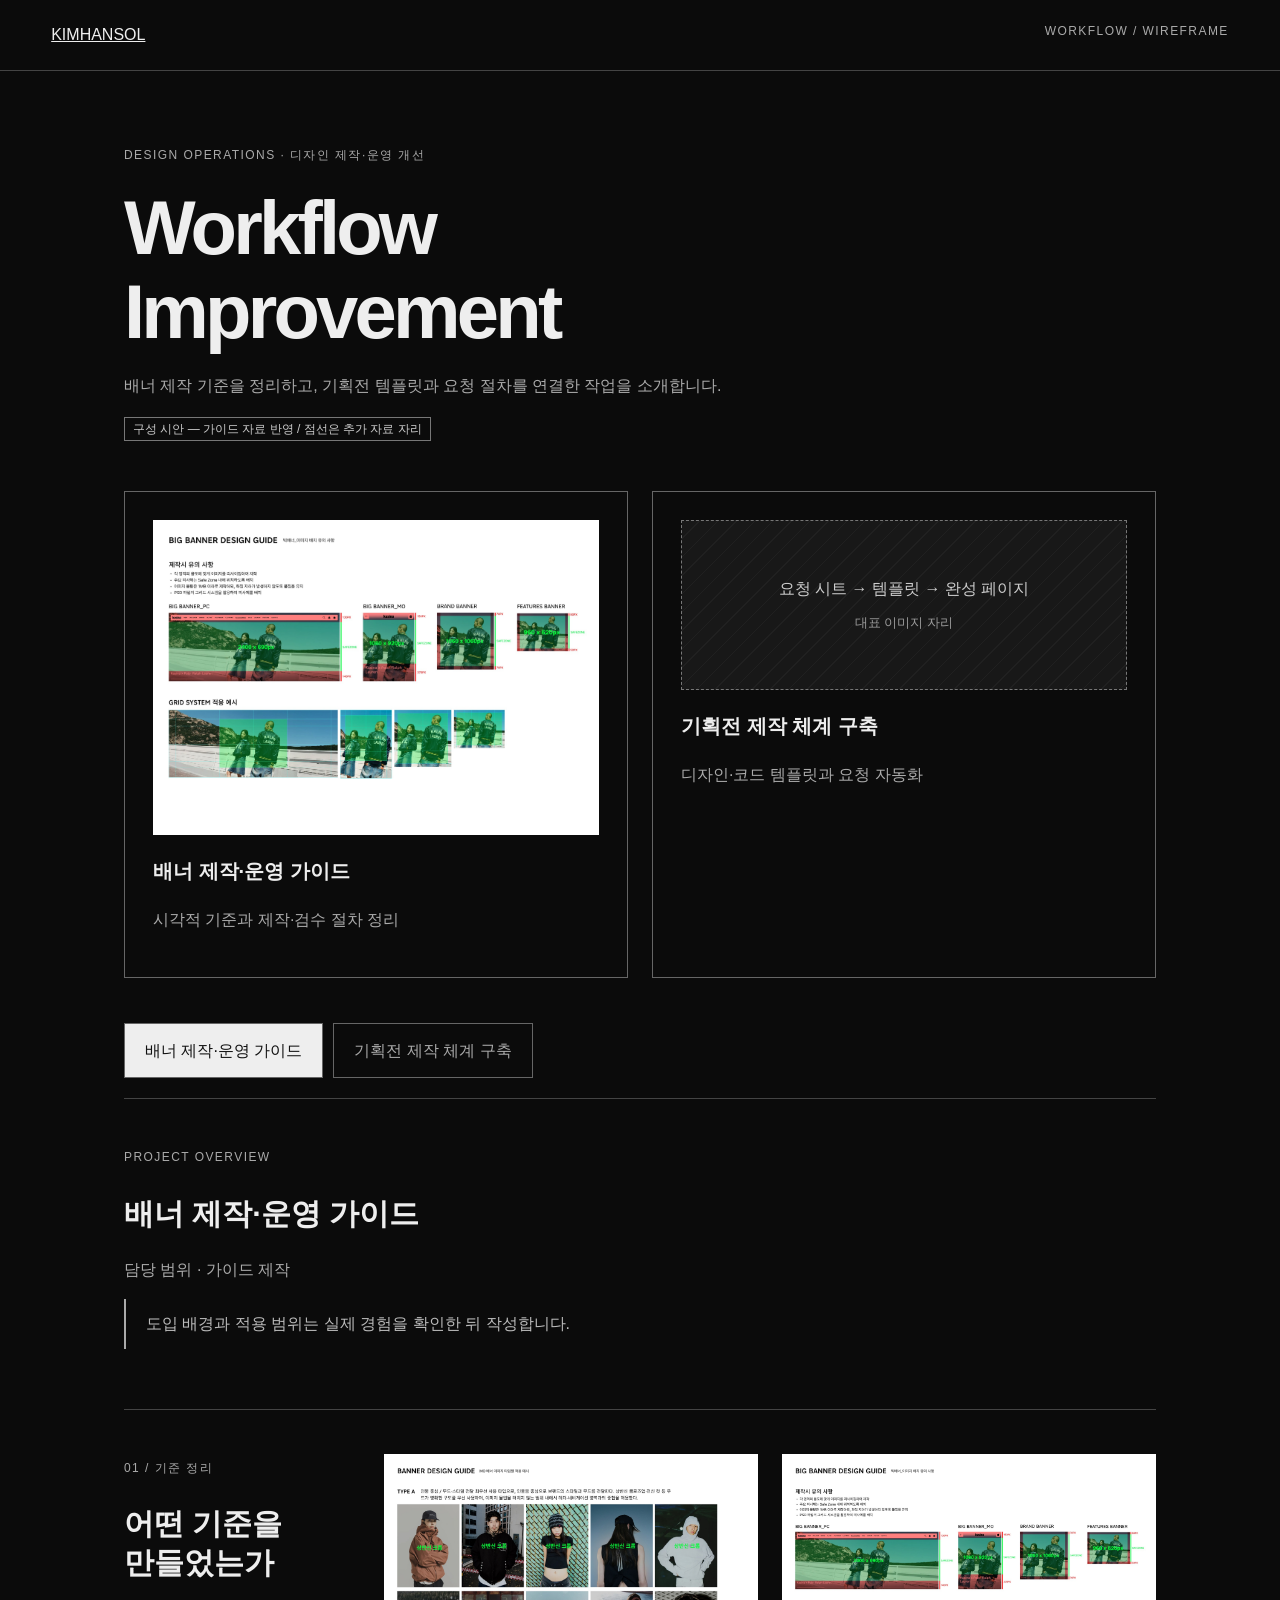
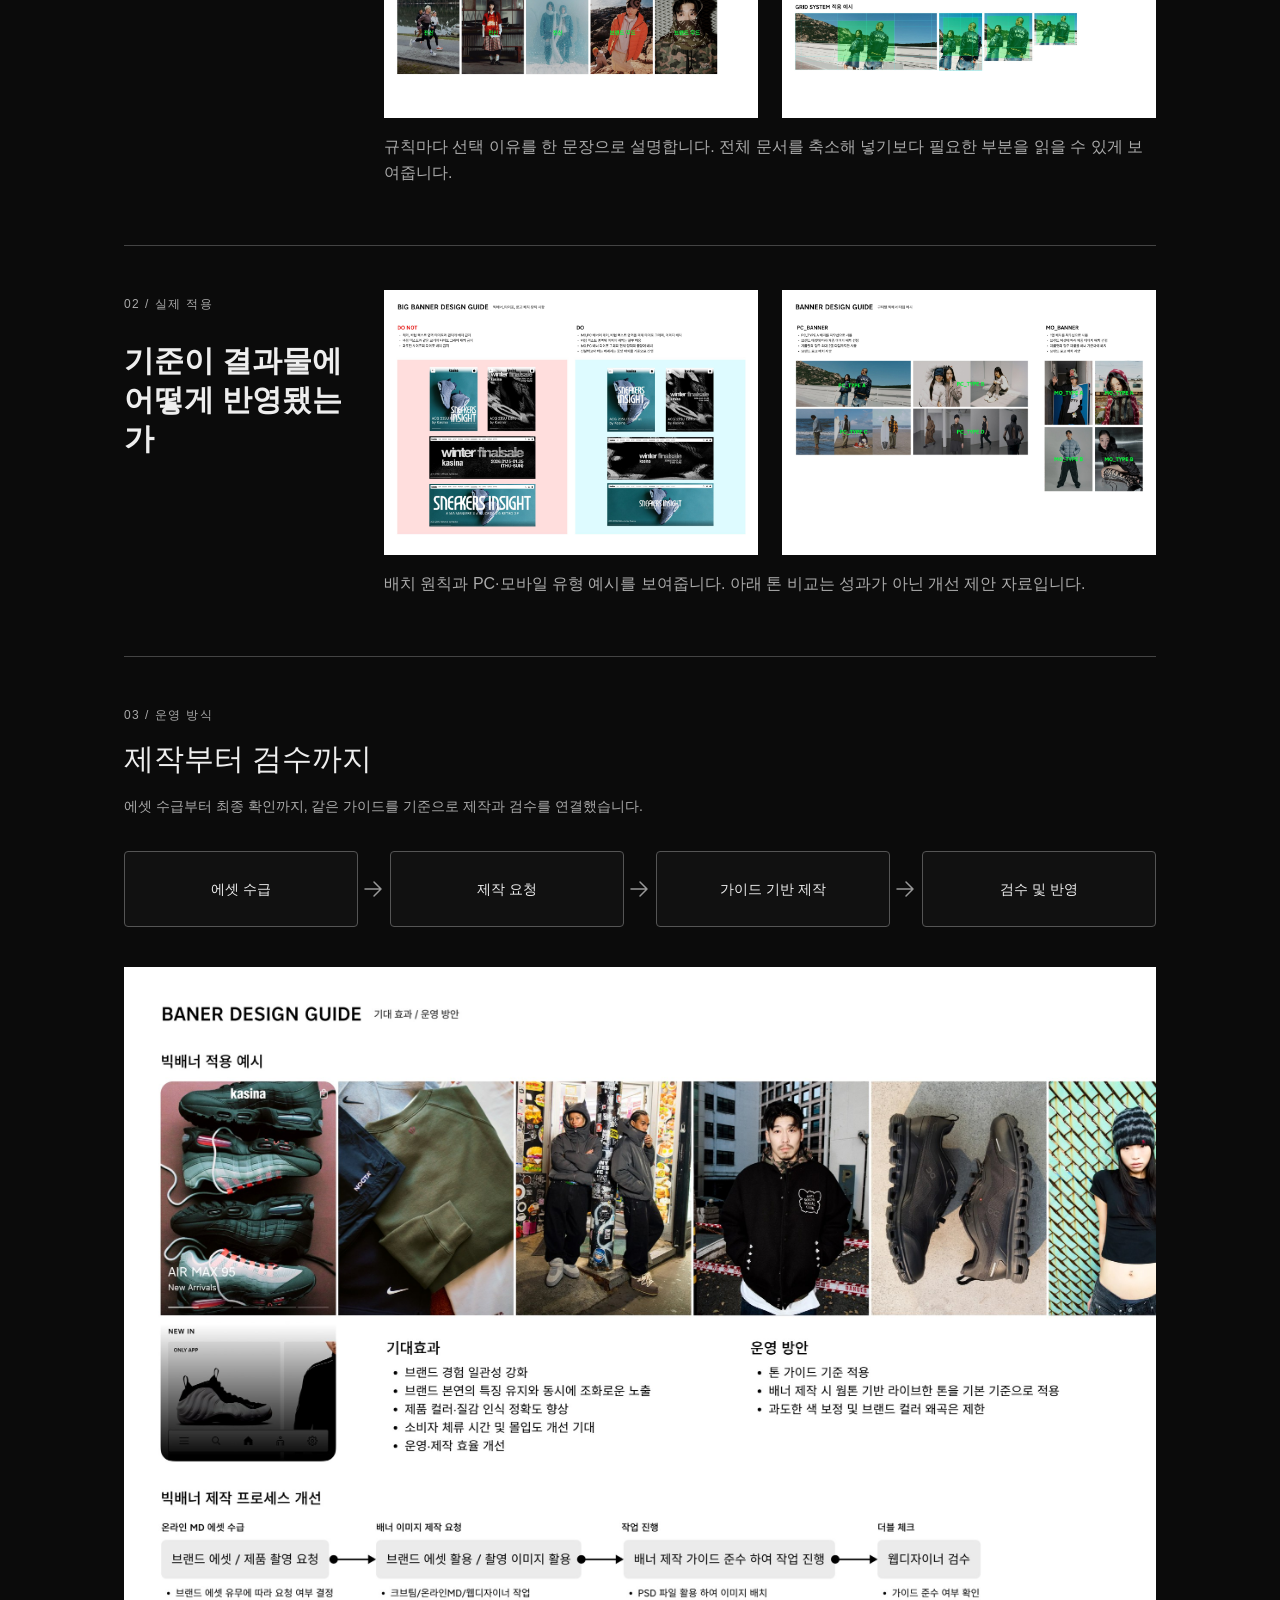
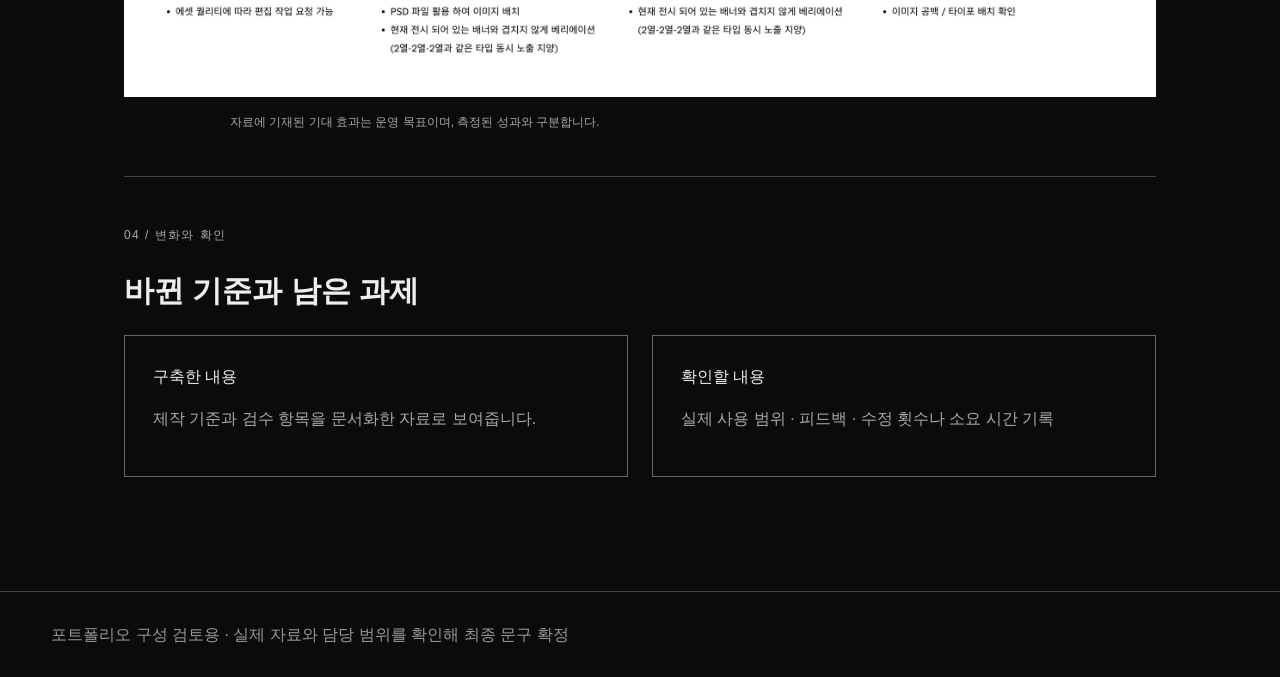
==== wireframes/workflow.html @ d1331bf3 "Publish refined portfolio and workflow case studies" ====
<!doctype html><html lang="ko"><meta charset="utf-8"><meta name="viewport" content="width=device-width,initial-scale=1"><title>Workflow Improvement — 구성 시안</title><style>
*{box-sizing:border-box}body{margin:0;background:#0b0b0b;color:#eee;font-family:Arial,'Apple SD Gothic Neo',sans-serif;line-height:1.6}a{color:inherit}header{padding:22px 4%;border-bottom:1px solid #444;display:flex;justify-content:space-between}main{max-width:1080px;margin:auto;padding:70px 4%}h1{font-size:clamp(38px,6vw,76px);line-height:1.1;letter-spacing:-.05em;margin:20px 0}h2{font-size:30px;line-height:1.3}h3{font-size:20px}p{color:#aaa;max-width:760px}.label{font-size:12px;letter-spacing:.12em;color:#aaa}.grid{display:grid;grid-template-columns:1fr 1fr;gap:24px}.card{border:1px solid #666;padding:28px;text-decoration:none;display:block}.evidence{display:block;width:100%;height:auto;background:#fff}.evidence-link{display:block}.caption{font-size:13px;color:#aaa;margin:8px 0 20px}.placeholder{border:1px dashed #777;background:repeating-linear-gradient(135deg,#181818,#181818 12px,#202020 12px,#202020 13px);padding:40px 24px;min-height:170px;display:flex;flex-direction:column;align-items:center;justify-content:center;text-align:center;color:#ccc}.placeholder small{color:#999;margin-top:10px}nav{display:flex;gap:10px;margin:45px 0 20px}button{background:transparent;color:#aaa;border:1px solid #666;padding:14px 20px;cursor:pointer;font:inherit}button[aria-selected=true]{background:#eee;color:#111}section{padding:44px 0;border-top:1px solid #444}.step{display:grid;grid-template-columns:220px 1fr;gap:40px}.flow{display:grid;grid-template-columns:repeat(4,1fr);gap:12px}.flow div{border:1px solid #666;padding:24px 16px;position:relative}.flow div:not(:last-child):after{content:'→';position:absolute;right:-13px;top:40%;background:#0b0b0b;z-index:1}.note{border-left:2px solid #aaa;padding:12px 20px;color:#bbb}.tag{font-size:12px;border:1px solid #777;padding:4px 8px;color:#ccc}.intro{margin-bottom:50px}.hidden{display:none}footer{padding:30px 4%;color:#999;border-top:1px solid #444}@media(max-width:700px){main{padding-top:40px}.grid,.step,.flow{grid-template-columns:1fr}.step{gap:12px}.flow div:not(:last-child):after{content:'↓';top:auto;bottom:-17px;left:50%;right:auto}.card{padding:20px}nav{flex-direction:column}h2{font-size:25px}}
.type-layout{display:grid;grid-template-columns:300px 1fr;gap:32px}.type-buttons{display:grid;gap:8px}.type-buttons button{text-align:left;padding:12px;font-size:14px}.type-buttons button.active{background:#eee;color:#111}.type-detail{border:1px solid #555;padding:28px}.page-mock{background:#eee;color:#222;padding:18px;margin:26px 0;display:grid;gap:10px}.mock-box{border:1px solid #999;background:#ddd;text-align:center;padding:18px;font-size:12px}.mock-hero{min-height:140px;display:grid;place-items:center}.mock-cols{display:grid;grid-template-columns:1fr 1fr;gap:10px}.mock-copy{padding:15px;text-align:center;border-bottom:1px solid #aaa;font-size:12px}.mock-cta{background:#333;color:white;padding:10px;text-align:center;font-size:12px}.mock-nav{border:1px solid #999;padding:8px;text-align:center;font-size:11px}.page-mock.vertical .mock-hero{width:45%;min-height:240px;margin:auto}@media(max-width:700px){.type-layout{grid-template-columns:1fr}.type-buttons{grid-template-columns:1fr 1fr}.type-detail{padding:18px}}.mock-products{display:grid;grid-template-columns:repeat(4,minmax(0,1fr));gap:8px}.mock-product{min-width:0;font-size:10px}.mock-product>div{aspect-ratio:1;background:#ccc;border:1px solid #aaa;display:grid;place-items:center;font-size:9px}.mock-product small{display:block;padding:6px 0;font-size:9px;color:#555}.mock-hero{min-height:0;padding:0;width:100%}.mock-hero.launch-ratio{aspect-ratio:4/3}.mock-hero.promo-ratio{aspect-ratio:2400/960}.wire-coupon{display:flex;align-items:center;justify-content:space-between;background:#333;color:#fff;border:1px solid #333;border-radius:4px;padding:16px 0 16px 16px;text-align:left}.wire-coupon strong{display:block;font-size:15px;line-height:1.4}.wire-coupon span{display:block;font-size:11px;margin-top:4px}.wire-coupon small{display:block;font-size:10px;color:rgba(255,255,255,.35);margin-top:4px}.coupon-download{border-left:1px dashed #777;padding:8px 22px;display:grid;place-items:center}.mock-benefits{display:grid;grid-template-columns:1fr 1fr;gap:12px}.benefit-card{background:#e0e0e0;border:1px solid #bbb;padding:12px;display:flex;flex-direction:column;justify-content:space-between}.benefit-card .wire-coupon{margin-top:18px}.gift-wire,.reward-wire{display:flex;flex-direction:column;align-items:center;text-align:center;gap:8px;padding:18px 8px;font-size:12px}.gift-image{width:90px;aspect-ratio:1;background:#ccc;border:1px dashed #999;display:grid;place-items:center;font-size:10px}.reward-wire strong{font-size:20px}.reward-wire b{border-top:1px solid #aaa;width:100%;padding-top:12px;margin-top:15px;font-size:11px}.reward-wire small,.gift-wire small{color:#666}.benefit-card .coupon-download{padding:8px 12px}@media(max-width:700px){.mock-benefits{grid-template-columns:1fr}}main{width:100%;max-width:1080px;padding-left:24px;padding-right:24px}.type-layout{grid-template-columns:240px minmax(0,1fr);gap:20px}.type-detail{padding:20px}.wire-coupon{background:#dedede;color:#333;border:1px solid #999;border-radius:4px}.wire-coupon strong{font-size:12px;font-weight:400}.wire-coupon span,.wire-coupon small{color:#666}.coupon-download{border-color:#999}.wire-coupon svg{width:16px;height:16px}.reward-wire strong{font-size:13px;font-weight:400}.gift-image{background:#ddd}.mock-cta{background:#ddd;border:1px solid #999;color:#333}.benefit-card{background:#e6e6e6}.page-mock{gap:8px}@media(max-width:700px){.type-layout{grid-template-columns:1fr}main{padding-left:18px;padding-right:18px}}
/* Separate the process summary from the original guide document. */
.guide-operation h2{font-size:30px;font-weight:400;margin:12px 0 16px}
.operation-intro{font-size:14px;line-height:1.8;margin:0 0 32px}
.operation-flow{display:grid;grid-template-columns:repeat(4,minmax(0,1fr));gap:32px;padding:0;margin:0 0 48px;list-style:none}
.operation-flow li{position:relative;display:flex;align-items:center;justify-content:center;min-height:76px;padding:16px 12px;border:1px solid #555;border-radius:4px;background:#111;text-align:center;font-size:14px;font-weight:400}
.operation-flow li:first-child,.operation-flow li:last-child{border-radius:4px}
.operation-flow li>svg{position:absolute;left:calc(100% + 4px);top:50%;transform:translateY(-50%);color:#999}
.guide-document{max-width:820px;margin:0 auto;padding:20px;border:1px solid #444;border-radius:4px;background:#111}
.guide-document figcaption{display:flex;justify-content:space-between;gap:12px;margin:0 0 16px;color:#aaa;font-size:12px}
.guide-document .evidence{display:block;width:100%;height:auto;margin:0}
.guide-document .evidence-link{cursor:zoom-in}
.guide-operation>.caption{max-width:820px;margin:16px auto 0;font-size:12px}
@media(max-width:700px){.operation-flow{grid-template-columns:1fr 1fr;gap:20px 32px;margin-bottom:32px}.operation-flow li>svg{display:none}.operation-flow li{min-height:68px;font-size:13px}.guide-document{padding:12px}.guide-document figcaption{font-size:11px}.guide-operation h2{font-size:26px}}
.guide-document{max-width:none;margin:0;padding:0;border:0;background:transparent;border-radius:0}.operation-flow{margin-bottom:40px}</style><header><a href="/">KIMHANSOL</a><span class="label">WORKFLOW / WIREFRAME</span></header><main><div class="intro"><span class="label">DESIGN OPERATIONS · 디자인 제작·운영 개선</span><h1>Workflow<br>Improvement</h1><p>배너 제작 기준을 정리하고, 기획전 템플릿과 요청 절차를 연결한 작업을 소개합니다.</p><span class="tag">구성 시안 — 가이드 자료 반영 / 점선은 추가 자료 자리</span></div><div class="grid"><a class="card" href="#case" onclick="selectCase(0)"><img class="evidence" src="../images/workflow/guide-00.jpg" alt="배너 규격 및 그리드 가이드"><h3>배너 제작·운영 가이드</h3><p>시각적 기준과 제작·검수 절차 정리</p></a><a class="card" href="#case" onclick="selectCase(1)"><div class="placeholder">요청 시트 → 템플릿 → 완성 페이지<small>대표 이미지 자리</small></div><h3>기획전 제작 체계 구축</h3><p>디자인·코드 템플릿과 요청 자동화</p></a></div><nav id="case" aria-label="사례 선택"><button aria-selected="true" onclick="selectCase(0)">배너 제작·운영 가이드</button><button aria-selected="false" onclick="selectCase(1)">기획전 제작 체계 구축</button></nav>
<article id="guide"><section><span class="label">PROJECT OVERVIEW</span><h2>배너 제작·운영 가이드</h2><p>담당 범위 · 가이드 제작</p><p class="note">도입 배경과 적용 범위는 실제 경험을 확인한 뒤 작성합니다.</p></section><section class="step"><div><span class="label">01 / 기준 정리</span><h2>어떤 기준을<br>만들었는가</h2></div><div><div class="grid"><a class="evidence-link" href="../images/workflow/guide-06.jpg" target="_blank"><img class="evidence" src="../images/workflow/guide-06.jpg" alt="모바일 이미지 유형별 제작 가이드" loading="lazy"></a><a class="evidence-link" href="../images/workflow/guide-00.jpg" target="_blank"><img class="evidence" src="../images/workflow/guide-00.jpg" alt="배너 규격과 안전 영역 기준" loading="lazy"></a></div><p>규칙마다 선택 이유를 한 문장으로 설명합니다. 전체 문서를 축소해 넣기보다 필요한 부분을 읽을 수 있게 보여줍니다.</p></div></section><section class="step"><div><span class="label">02 / 실제 적용</span><h2>기준이 결과물에<br>어떻게 반영됐는가</h2></div><div><div class="grid"><a class="evidence-link" href="../images/workflow/guide-01.jpg" target="_blank"><img class="evidence" src="../images/workflow/guide-01.jpg" alt="배너 배치 DO / DO NOT 비교" loading="lazy"></a><a class="evidence-link" href="../images/workflow/guide-05.jpg" target="_blank"><img class="evidence" src="../images/workflow/guide-05.jpg" alt="PC와 모바일 배너 유형 예시" loading="lazy"></a></div><p>배치 원칙과 PC·모바일 유형 예시를 보여줍니다. 아래 톤 비교는 성과가 아닌 개선 제안 자료입니다.</p></div></section><section class="guide-operation"><span class="label">03 / 운영 방식</span><h2>제작부터 검수까지</h2><p class="operation-intro">에셋 수급부터 최종 확인까지, 같은 가이드를 기준으로 제작과 검수를 연결했습니다.</p><ol class="operation-flow"><li><span>에셋 수급</span><svg viewBox="0 0 24 24" width="24" height="24" aria-hidden="true"><path d="M4 12h15M13 5l7 7-7 7" fill="none" stroke="currentColor" stroke-width="1.5" stroke-linecap="round" stroke-linejoin="round"/></svg></li><li><span>제작 요청</span><svg viewBox="0 0 24 24" width="24" height="24" aria-hidden="true"><path d="M4 12h15M13 5l7 7-7 7" fill="none" stroke="currentColor" stroke-width="1.5" stroke-linecap="round" stroke-linejoin="round"/></svg></li><li><span>가이드 기반 제작</span><svg viewBox="0 0 24 24" width="24" height="24" aria-hidden="true"><path d="M4 12h15M13 5l7 7-7 7" fill="none" stroke="currentColor" stroke-width="1.5" stroke-linecap="round" stroke-linejoin="round"/></svg></li><li><span>검수 및 반영</span></li></ol><figure class="guide-document"><a class="evidence-link" href="../images/workflow/guide-12.jpg" target="_blank" rel="noopener" aria-label="배너 제작 운영 가이드 원본 크게 보기"><img class="evidence" src="../images/workflow/guide-12.jpg" alt="배너 적용 예시, 운영 기준과 제작 프로세스를 정리한 실제 가이드" loading="lazy"></a></figure><p class="caption">자료에 기재된 기대 효과는 운영 목표이며, 측정된 성과와 구분합니다.</p></section><section><span class="label">04 / 변화와 확인</span><h2>바뀐 기준과 남은 과제</h2><div class="grid"><div class="card">구축한 내용<p>제작 기준과 검수 항목을 문서화한 자료로 보여줍니다.</p></div><div class="card">확인할 내용<p>실제 사용 범위 · 피드백 · 수정 횟수나 소요 시간 기록</p></div></div></section></article>
<article id="system" class="hidden"><section><span class="label">PROJECT OVERVIEW</span><h2>기획전 제작 체계 구축</h2><p>담당 범위 · 디자인·코드 템플릿 제작 / 요청 데이터 시트 제작 / 업무 자동화</p><p class="note">발매·프로모션 기획전을 유형별로 템플릿화하고, 요청 정보를 전달하는 데이터 시트를 제작했습니다. 운영 시트의 공통 입력 항목과 유형별 추가 항목을 기준으로 제작 구조를 정리했습니다. Slack 자동화의 세부 연동 방식은 추가 확인이 필요합니다.</p></section><section><span class="label">01 / 유형 선택 기준</span><h2>기획 목적과 에셋에 맞춰<br>템플릿을 선택합니다.</h2><p>발매는 기본 / 프로모션 / 프로모션+증정 / 발매+드로우로 구분하고, 프로모션 기획전은 별도 혜택 영역의 유무로 구분합니다. 아래 유형을 누르면 선택 조건과 페이지 구조를 확인할 수 있습니다. 이 와이어프레임에서는 제품 카드 4개를 한 줄로 표시합니다.</p><div class="type-layout"><div><h3>발매 기획전</h3><div id="launch-types" class="type-buttons"></div><h3>프로모션 기획전</h3><div id="promo-types" class="type-buttons"></div></div><div class="type-detail"><span id="type-code" class="label"></span><h2 id="type-title"></h2><p id="type-condition"></p><div id="type-mock" class="page-mock"></div><div class="grid"><div><h3>요청 시 필요한 정보</h3><p id="type-input"></p></div><div><h3>운영·검수 포인트</h3><p id="type-check"></p></div></div></div></div><p class="caption">분류 기준: 사용자 확인 및 기획전 운영 시트. 1080px 전체 폭과 제품 4개는 시안 표시 기준입니다. 이미지·영상은 각 유형의 콘텐츠 구성에 맞춰 적용합니다.</p></section><section><span class="label">02 / 하나의 실제 사례</span><h2>요청 정보가 페이지가 되기까지</h2><div class="flow" style="grid-template-columns:repeat(3,1fr)"><div class="placeholder">요청 시트 공통 항목<small>타이틀 / 본문 / 이미지 URL<br>일정·발매 정보 / 혜택 / 기타 요청</small></div><div class="placeholder">유형별 템플릿 선택<small>기본 → 공통 구성<br>프로모션 → 혜택 추가<br>프로모션+증정 → 증정 안내 추가</small></div><div class="placeholder">완성 페이지<small>동일 프로젝트 결과물</small></div></div><p>시트에서 확인한 요청 기준: 오픈일 D-3까지 요청, 기존과 다른 디자인은 별도 협의. 위 도식은 요청 항목과 페이지 영역의 대응을 재구성한 예시입니다.</p></section><section><span class="label">03 / 업무 흐름</span><h2>요청부터 완료까지 연결</h2><div class="flow"><div>Slack 업무 요청</div><div>시트 자동 기록</div><div>작업 진행</div><div>Slack 완료 처리</div></div><p>사용자가 설명한 흐름을 바탕으로 한 구성입니다. 실제 자동화 화면과 완료 처리 방식을 확인해 주석을 보완합니다.</p><div class="placeholder">실제 요청·시트·완료 화면 증빙<small>핵심 부분만 확대 / 개인정보 제외</small></div></section><section><span class="label">04 / 변화와 확인</span><h2>무엇을 표준화했는가</h2><div class="grid"><div class="card">제작 체계<p>유형별 디자인·코드 템플릿과 요청 정보 전달 양식을 구축했습니다.</p></div><div class="card">효과 검증 자료 자리<p>도입 전후 요청 누락 · 반복 확인 · 제작 시간 기록이 있을 때 비교합니다. 확인 전에는 수치를 쓰지 않습니다.</p></div></div></section></article></main><footer>포트폴리오 구성 검토용 · 실제 자료와 담당 범위를 확인해 최종 문구 확정</footer><script>function selectCase(n){document.querySelectorAll('article').forEach((a,i)=>a.classList.toggle('hidden',i!==n));document.querySelectorAll('nav button').forEach((b,i)=>b.setAttribute('aria-selected',i===n?'true':'false'))}const typeData=[["launch", "기본", "별도 혜택·증정 안내 없이 발매 정보를 전달할 때", "타이틀/부제 · 메인 이미지/영상 · 본문 · 발매 장소/일시 · 에디토리얼 이미지", "타이틀 30자 이하 · 본문 250자 이하 · 이미지 최대 10개(추가 협의) · 세로 이미지 짝수 배열", "cols"], ["launch", "프로모션", "기본 발매 구성에 LAUNCH BENEFIT 안내가 추가될 때", "기본 발매 항목 + 혜택 내용 · 쿠폰 스킴 · 기타 요청사항", "혜택 유무 확인 · 쿠폰 설정 담당과 조건 확인 · 없는 항목 제외", "launchpromo"], ["launch", "프로모션+증정", "발매 혜택에 증정품과 조건을 안내해야 할 때", "기본 항목 + 증정품명 · 이미지 · 장소/기간 · 조건 · 유의사항", "모달형 / 제품카드형 선택 · 쿠폰은 요청 시 추가 · 에셋 미수급 시 텍스트 대체 · 매장/소진/반품 조건 확인", "launchgift"], ["launch", "발매+드로우", "응모·당첨·구매 절차를 안내하는 발매", "기본 정보 + 제품/가격 · 응모 시작/종료 · 당첨 발표 · 구매 기간 · 드로우 ID", "앱전용 안내 · 응모 기간/상태 · 버튼 연결 · 매장별 버튼 구분", "launchdraw"], ["promo", "TYPE A · 쿠폰·증정 영역 없음", "별도의 쿠폰·증정 컴포넌트 없이 배너·설명·일정으로 안내할 때", "타이틀 · 본문 · 일정 · PC/MO 배너", "타이틀 30자 이하 · 본문 150자 이하 · 요청 원고 줄바꿈 반영", "promoa"], ["promo", "쿠폰(다운로드)+증정품", "다운로드 쿠폰과 구매 조건에 따른 증정품을 함께 안내할 때", "쿠폰 번호/할인율/만료 · 증정품명/이미지 · 증정 조건 · 유의사항", "다운로드 쿠폰 연결 · 증정 대상/조건 · 소진·반품 안내", "promogift"], ["promo", "쿠폰(다운로드)+베네핏", "다운로드 쿠폰과 별도의 조건부 혜택을 함께 안내할 때", "쿠폰 번호/할인율/만료 · 혜택명 · 지급 조건 · 적용 기간", "쿠폰 다운로드와 혜택 적용 방식 구분 · 조건 누락 확인", "promobenefit"], ["promo", "쿠폰(다운로드)+포인트(지급형)", "다운로드 쿠폰과 조건 충족 시 지급되는 포인트를 함께 안내할 때", "쿠폰 번호/할인율/만료 · 포인트 지급 내용 · 대상/시점 · 유효기간", "다운로드 동작은 쿠폰에만 표시 · 포인트 지급 조건/시점 확인", "promopoint"]];function typeView(i){const d=typeData[i];document.getElementById('type-code').textContent=d[0]==='launch'?'LAUNCH TEMPLATE':'PROMOTION TEMPLATE';document.getElementById('type-title').textContent=d[1];document.getElementById('type-condition').textContent=d[2];document.getElementById('type-input').textContent=d[3];document.getElementById('type-check').textContent=d[4];const box=t=>'<div class="mock-box">'+t+'</div>';const cols='<div class="mock-cols">'+box('IMAGE')+box('IMAGE')+'</div>';const hero='<div class="mock-box mock-hero '+(d[0]==='launch'?'launch-ratio':'promo-ratio')+'">'+(d[5]==='video'?'VIDEO · 비율별 표시':(d[0]==='launch'?'MAIN IMAGE · 960 × 720 / 4:3':'MAIN IMAGE · 2400 × 960 / 5:2'))+'</div>';const copy='<div class="mock-copy">TITLE / DESCRIPTION<br>STORE · DATE</div>';const coupon='<div class="wire-coupon"><div><strong>00% OFF COUPON</strong><span>쿠폰명 / 적용 조건</span><small>YYYY.MM.DD 까지</small></div><div class="coupon-download" aria-label="다운로드 아이콘"><svg width="22" height="22" viewBox="0 0 24 24" fill="none" stroke="currentColor" stroke-width="1.5"><path d="M12 3v12m-5-5 5 5 5-5M4 16v5h16v-5"/></svg></div></div>';const cta=t=>'<div class="mock-cta">'+t+'</div>';let m=hero+copy;if(d[5]==='cols')m+=cols+cols;else if(d[5]==='launchdraw')m=hero+box('ONLY APP')+copy+cols+box('DRAW / 응모 기간 / 발표 / 구매 기간')+cta('응모 버튼')+box('유의사항');else if(d[5]==='launchpromo')m+=box('LAUNCH BENEFIT · 혜택 안내')+coupon+cols;else if(d[5]==='launchgift')m+=box('LAUNCH BENEFIT · 증정 조건')+cta('GIFT EVENT · 증정 안내')+box('모달형 / 제품카드형')+cols;else if(d[5]==='promoa')m=hero+'<div class="mock-copy">TITLE / DESCRIPTION / DATE</div>';else if(['promogift','promobenefit','promopoint'].includes(d[5])){m=hero+'<div class="mock-copy">TITLE / DESCRIPTION / DATE</div><div class="mock-benefits"><div class="benefit-card"><div class="mock-copy">BENEFIT 01 · 다운로드 쿠폰</div>'+coupon+'</div><div class="benefit-card"><div class="mock-copy">BENEFIT 02 · '+(d[5]==='promogift'?'증정품':d[5]==='promopoint'?'지급형 포인트':'조건부 베네핏')+'</div>'+(d[5]==='promogift'?'<div class="gift-wire"><div class="gift-image">GIFT IMAGE</div><strong>증정품명</strong><span>구매 조건 / 증정 대상</span><small>소진 시 종료 · 유의사항</small></div>':d[5]==='promopoint'?'<div class="reward-wire"><strong>00% REWARD POINTS</strong><span>조건 충족 시 지급</span><small>지급 대상 · 지급 시점 · 유효기간</small><b>지급형 포인트 안내</b></div>':'<div class="reward-wire"><strong>BENEFIT</strong><span>혜택명 / 혜택 내용</span><small>적용 대상 · 조건 · 기간</small><b>조건부 혜택 안내</b></div>')+'</div></div>'+box('유의사항 +');}else if(d[5]==='promob')m=hero+'<div class="mock-copy">TITLE / DESCRIPTION / DATE</div>'+'<div class="mock-copy">BENEFIT 01 · 다운로드 쿠폰</div>'+coupon+box('BENEFIT 02 · 쿠폰 / 혜택 / 기프트')+box('유의사항');else if(d[5]==='draw')m+=cols+cta('응모 버튼')+box('기간 · 유의사항');else if(d[5]==='gift')m+=cols+cta('증정 안내 열기')+box('MODAL / SLIDE');else if(d[5]==='store')m+=box('STORE A · DATE / TIME')+box('STORE B · DATE / TIME');else if(d[5]==='coupon')m+=box('혜택 설명')+cta('쿠폰 다운로드')+box('유의사항 +');else if(d[5]==='brand')m+=cols+box('BRAND · LINK · DISCOUNT');else if(d[5]==='campaign')m+='<div class="mock-nav">BENEFITS / DEALS / BRANDS</div>'+box('혜택 · 쿠폰')+cols+box('할인율 · 브랜드 · 상품군');else m+=cols;m+='<div class="mock-copy">PRODUCTS · 제품 진열</div><div class="mock-products">'+Array.from({length:4},(_,j)=>'<div class="mock-product"><div>PRODUCT '+(j+1)+'</div><small>브랜드 · 제품명<br>가격</small></div>').join('')+'</div>';document.getElementById('type-mock').innerHTML=m;document.querySelectorAll('.type-buttons button').forEach((b,n)=>{b.classList.toggle('active',n===i);b.setAttribute('aria-pressed',n===i)});}typeData.forEach((d,i)=>{const b=document.createElement('button');b.textContent=d[1];b.onclick=()=>typeView(i);document.getElementById(d[0]+'-types').appendChild(b)});typeView(0);</script></html>
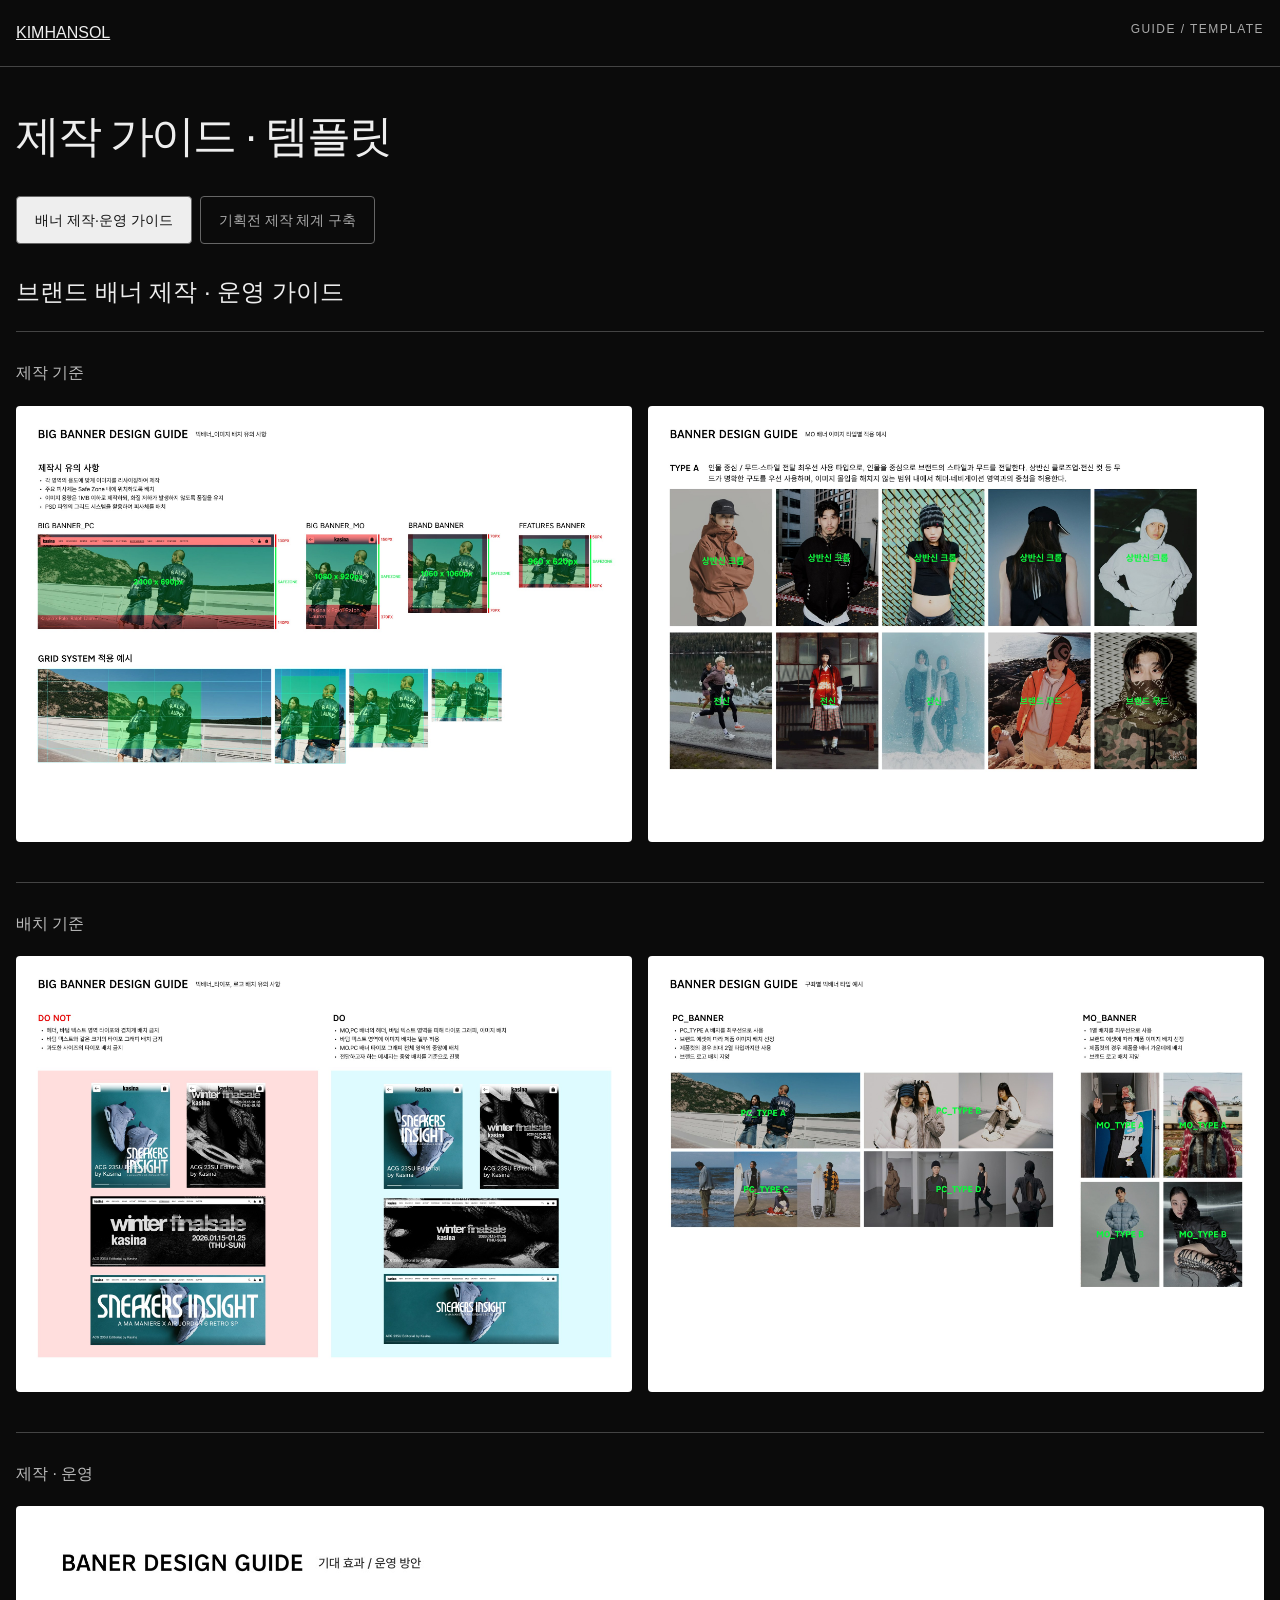
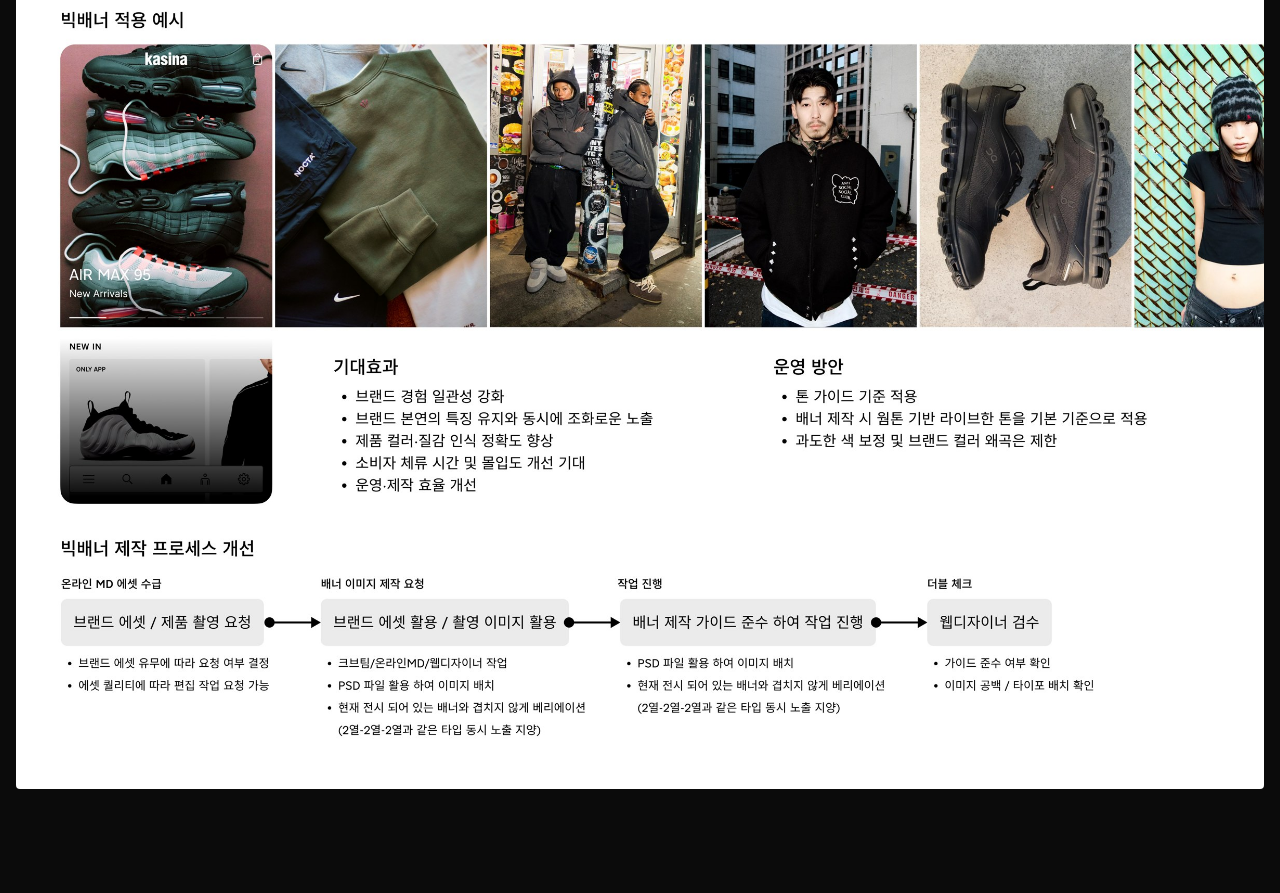
==== commit f918bc67: "Simplify banner guide presentation" ====
--- a/wireframes/workflow.html
+++ b/wireframes/workflow.html
@@ -1,4 +1,4 @@
-<!doctype html><html lang="ko"><meta charset="utf-8"><meta name="viewport" content="width=device-width,initial-scale=1"><title>Workflow Improvement — 구성 시안</title><style>
+<!doctype html><html lang="ko"><meta charset="utf-8"><meta name="viewport" content="width=device-width,initial-scale=1"><title>제작 가이드 · 템플릿 — KIMHANSOL</title><style>
 *{box-sizing:border-box}body{margin:0;background:#0b0b0b;color:#eee;font-family:Arial,'Apple SD Gothic Neo',sans-serif;line-height:1.6}a{color:inherit}header{padding:22px 4%;border-bottom:1px solid #444;display:flex;justify-content:space-between}main{max-width:1080px;margin:auto;padding:70px 4%}h1{font-size:clamp(38px,6vw,76px);line-height:1.1;letter-spacing:-.05em;margin:20px 0}h2{font-size:30px;line-height:1.3}h3{font-size:20px}p{color:#aaa;max-width:760px}.label{font-size:12px;letter-spacing:.12em;color:#aaa}.grid{display:grid;grid-template-columns:1fr 1fr;gap:24px}.card{border:1px solid #666;padding:28px;text-decoration:none;display:block}.evidence{display:block;width:100%;height:auto;background:#fff}.evidence-link{display:block}.caption{font-size:13px;color:#aaa;margin:8px 0 20px}.placeholder{border:1px dashed #777;background:repeating-linear-gradient(135deg,#181818,#181818 12px,#202020 12px,#202020 13px);padding:40px 24px;min-height:170px;display:flex;flex-direction:column;align-items:center;justify-content:center;text-align:center;color:#ccc}.placeholder small{color:#999;margin-top:10px}nav{display:flex;gap:10px;margin:45px 0 20px}button{background:transparent;color:#aaa;border:1px solid #666;padding:14px 20px;cursor:pointer;font:inherit}button[aria-selected=true]{background:#eee;color:#111}section{padding:44px 0;border-top:1px solid #444}.step{display:grid;grid-template-columns:220px 1fr;gap:40px}.flow{display:grid;grid-template-columns:repeat(4,1fr);gap:12px}.flow div{border:1px solid #666;padding:24px 16px;position:relative}.flow div:not(:last-child):after{content:'→';position:absolute;right:-13px;top:40%;background:#0b0b0b;z-index:1}.note{border-left:2px solid #aaa;padding:12px 20px;color:#bbb}.tag{font-size:12px;border:1px solid #777;padding:4px 8px;color:#ccc}.intro{margin-bottom:50px}.hidden{display:none}footer{padding:30px 4%;color:#999;border-top:1px solid #444}@media(max-width:700px){main{padding-top:40px}.grid,.step,.flow{grid-template-columns:1fr}.step{gap:12px}.flow div:not(:last-child):after{content:'↓';top:auto;bottom:-17px;left:50%;right:auto}.card{padding:20px}nav{flex-direction:column}h2{font-size:25px}}
 .type-layout{display:grid;grid-template-columns:300px 1fr;gap:32px}.type-buttons{display:grid;gap:8px}.type-buttons button{text-align:left;padding:12px;font-size:14px}.type-buttons button.active{background:#eee;color:#111}.type-detail{border:1px solid #555;padding:28px}.page-mock{background:#eee;color:#222;padding:18px;margin:26px 0;display:grid;gap:10px}.mock-box{border:1px solid #999;background:#ddd;text-align:center;padding:18px;font-size:12px}.mock-hero{min-height:140px;display:grid;place-items:center}.mock-cols{display:grid;grid-template-columns:1fr 1fr;gap:10px}.mock-copy{padding:15px;text-align:center;border-bottom:1px solid #aaa;font-size:12px}.mock-cta{background:#333;color:white;padding:10px;text-align:center;font-size:12px}.mock-nav{border:1px solid #999;padding:8px;text-align:center;font-size:11px}.page-mock.vertical .mock-hero{width:45%;min-height:240px;margin:auto}@media(max-width:700px){.type-layout{grid-template-columns:1fr}.type-buttons{grid-template-columns:1fr 1fr}.type-detail{padding:18px}}.mock-products{display:grid;grid-template-columns:repeat(4,minmax(0,1fr));gap:8px}.mock-product{min-width:0;font-size:10px}.mock-product>div{aspect-ratio:1;background:#ccc;border:1px solid #aaa;display:grid;place-items:center;font-size:9px}.mock-product small{display:block;padding:6px 0;font-size:9px;color:#555}.mock-hero{min-height:0;padding:0;width:100%}.mock-hero.launch-ratio{aspect-ratio:4/3}.mock-hero.promo-ratio{aspect-ratio:2400/960}.wire-coupon{display:flex;align-items:center;justify-content:space-between;background:#333;color:#fff;border:1px solid #333;border-radius:4px;padding:16px 0 16px 16px;text-align:left}.wire-coupon strong{display:block;font-size:15px;line-height:1.4}.wire-coupon span{display:block;font-size:11px;margin-top:4px}.wire-coupon small{display:block;font-size:10px;color:rgba(255,255,255,.35);margin-top:4px}.coupon-download{border-left:1px dashed #777;padding:8px 22px;display:grid;place-items:center}.mock-benefits{display:grid;grid-template-columns:1fr 1fr;gap:12px}.benefit-card{background:#e0e0e0;border:1px solid #bbb;padding:12px;display:flex;flex-direction:column;justify-content:space-between}.benefit-card .wire-coupon{margin-top:18px}.gift-wire,.reward-wire{display:flex;flex-direction:column;align-items:center;text-align:center;gap:8px;padding:18px 8px;font-size:12px}.gift-image{width:90px;aspect-ratio:1;background:#ccc;border:1px dashed #999;display:grid;place-items:center;font-size:10px}.reward-wire strong{font-size:20px}.reward-wire b{border-top:1px solid #aaa;width:100%;padding-top:12px;margin-top:15px;font-size:11px}.reward-wire small,.gift-wire small{color:#666}.benefit-card .coupon-download{padding:8px 12px}@media(max-width:700px){.mock-benefits{grid-template-columns:1fr}}main{width:100%;max-width:1080px;padding-left:24px;padding-right:24px}.type-layout{grid-template-columns:240px minmax(0,1fr);gap:20px}.type-detail{padding:20px}.wire-coupon{background:#dedede;color:#333;border:1px solid #999;border-radius:4px}.wire-coupon strong{font-size:12px;font-weight:400}.wire-coupon span,.wire-coupon small{color:#666}.coupon-download{border-color:#999}.wire-coupon svg{width:16px;height:16px}.reward-wire strong{font-size:13px;font-weight:400}.gift-image{background:#ddd}.mock-cta{background:#ddd;border:1px solid #999;color:#333}.benefit-card{background:#e6e6e6}.page-mock{gap:8px}@media(max-width:700px){.type-layout{grid-template-columns:1fr}main{padding-left:18px;padding-right:18px}}
 /* Separate the process summary from the original guide document. */
@@ -14,6 +14,15 @@
 .guide-document .evidence-link{cursor:zoom-in}
 .guide-operation>.caption{max-width:820px;margin:16px auto 0;font-size:12px}
 @media(max-width:700px){.operation-flow{grid-template-columns:1fr 1fr;gap:20px 32px;margin-bottom:32px}.operation-flow li>svg{display:none}.operation-flow li{min-height:68px;font-size:13px}.guide-document{padding:12px}.guide-document figcaption{font-size:11px}.guide-operation h2{font-size:26px}}
-.guide-document{max-width:none;margin:0;padding:0;border:0;background:transparent;border-radius:0}.operation-flow{margin-bottom:40px}</style><header><a href="/">KIMHANSOL</a><span class="label">WORKFLOW / WIREFRAME</span></header><main><div class="intro"><span class="label">DESIGN OPERATIONS · 디자인 제작·운영 개선</span><h1>Workflow<br>Improvement</h1><p>배너 제작 기준을 정리하고, 기획전 템플릿과 요청 절차를 연결한 작업을 소개합니다.</p><span class="tag">구성 시안 — 가이드 자료 반영 / 점선은 추가 자료 자리</span></div><div class="grid"><a class="card" href="#case" onclick="selectCase(0)"><img class="evidence" src="../images/workflow/guide-00.jpg" alt="배너 규격 및 그리드 가이드"><h3>배너 제작·운영 가이드</h3><p>시각적 기준과 제작·검수 절차 정리</p></a><a class="card" href="#case" onclick="selectCase(1)"><div class="placeholder">요청 시트 → 템플릿 → 완성 페이지<small>대표 이미지 자리</small></div><h3>기획전 제작 체계 구축</h3><p>디자인·코드 템플릿과 요청 자동화</p></a></div><nav id="case" aria-label="사례 선택"><button aria-selected="true" onclick="selectCase(0)">배너 제작·운영 가이드</button><button aria-selected="false" onclick="selectCase(1)">기획전 제작 체계 구축</button></nav>
-<article id="guide"><section><span class="label">PROJECT OVERVIEW</span><h2>배너 제작·운영 가이드</h2><p>담당 범위 · 가이드 제작</p><p class="note">도입 배경과 적용 범위는 실제 경험을 확인한 뒤 작성합니다.</p></section><section class="step"><div><span class="label">01 / 기준 정리</span><h2>어떤 기준을<br>만들었는가</h2></div><div><div class="grid"><a class="evidence-link" href="../images/workflow/guide-06.jpg" target="_blank"><img class="evidence" src="../images/workflow/guide-06.jpg" alt="모바일 이미지 유형별 제작 가이드" loading="lazy"></a><a class="evidence-link" href="../images/workflow/guide-00.jpg" target="_blank"><img class="evidence" src="../images/workflow/guide-00.jpg" alt="배너 규격과 안전 영역 기준" loading="lazy"></a></div><p>규칙마다 선택 이유를 한 문장으로 설명합니다. 전체 문서를 축소해 넣기보다 필요한 부분을 읽을 수 있게 보여줍니다.</p></div></section><section class="step"><div><span class="label">02 / 실제 적용</span><h2>기준이 결과물에<br>어떻게 반영됐는가</h2></div><div><div class="grid"><a class="evidence-link" href="../images/workflow/guide-01.jpg" target="_blank"><img class="evidence" src="../images/workflow/guide-01.jpg" alt="배너 배치 DO / DO NOT 비교" loading="lazy"></a><a class="evidence-link" href="../images/workflow/guide-05.jpg" target="_blank"><img class="evidence" src="../images/workflow/guide-05.jpg" alt="PC와 모바일 배너 유형 예시" loading="lazy"></a></div><p>배치 원칙과 PC·모바일 유형 예시를 보여줍니다. 아래 톤 비교는 성과가 아닌 개선 제안 자료입니다.</p></div></section><section class="guide-operation"><span class="label">03 / 운영 방식</span><h2>제작부터 검수까지</h2><p class="operation-intro">에셋 수급부터 최종 확인까지, 같은 가이드를 기준으로 제작과 검수를 연결했습니다.</p><ol class="operation-flow"><li><span>에셋 수급</span><svg viewBox="0 0 24 24" width="24" height="24" aria-hidden="true"><path d="M4 12h15M13 5l7 7-7 7" fill="none" stroke="currentColor" stroke-width="1.5" stroke-linecap="round" stroke-linejoin="round"/></svg></li><li><span>제작 요청</span><svg viewBox="0 0 24 24" width="24" height="24" aria-hidden="true"><path d="M4 12h15M13 5l7 7-7 7" fill="none" stroke="currentColor" stroke-width="1.5" stroke-linecap="round" stroke-linejoin="round"/></svg></li><li><span>가이드 기반 제작</span><svg viewBox="0 0 24 24" width="24" height="24" aria-hidden="true"><path d="M4 12h15M13 5l7 7-7 7" fill="none" stroke="currentColor" stroke-width="1.5" stroke-linecap="round" stroke-linejoin="round"/></svg></li><li><span>검수 및 반영</span></li></ol><figure class="guide-document"><a class="evidence-link" href="../images/workflow/guide-12.jpg" target="_blank" rel="noopener" aria-label="배너 제작 운영 가이드 원본 크게 보기"><img class="evidence" src="../images/workflow/guide-12.jpg" alt="배너 적용 예시, 운영 기준과 제작 프로세스를 정리한 실제 가이드" loading="lazy"></a></figure><p class="caption">자료에 기재된 기대 효과는 운영 목표이며, 측정된 성과와 구분합니다.</p></section><section><span class="label">04 / 변화와 확인</span><h2>바뀐 기준과 남은 과제</h2><div class="grid"><div class="card">구축한 내용<p>제작 기준과 검수 항목을 문서화한 자료로 보여줍니다.</p></div><div class="card">확인할 내용<p>실제 사용 범위 · 피드백 · 수정 횟수나 소요 시간 기록</p></div></div></section></article>
-<article id="system" class="hidden"><section><span class="label">PROJECT OVERVIEW</span><h2>기획전 제작 체계 구축</h2><p>담당 범위 · 디자인·코드 템플릿 제작 / 요청 데이터 시트 제작 / 업무 자동화</p><p class="note">발매·프로모션 기획전을 유형별로 템플릿화하고, 요청 정보를 전달하는 데이터 시트를 제작했습니다. 운영 시트의 공통 입력 항목과 유형별 추가 항목을 기준으로 제작 구조를 정리했습니다. Slack 자동화의 세부 연동 방식은 추가 확인이 필요합니다.</p></section><section><span class="label">01 / 유형 선택 기준</span><h2>기획 목적과 에셋에 맞춰<br>템플릿을 선택합니다.</h2><p>발매는 기본 / 프로모션 / 프로모션+증정 / 발매+드로우로 구분하고, 프로모션 기획전은 별도 혜택 영역의 유무로 구분합니다. 아래 유형을 누르면 선택 조건과 페이지 구조를 확인할 수 있습니다. 이 와이어프레임에서는 제품 카드 4개를 한 줄로 표시합니다.</p><div class="type-layout"><div><h3>발매 기획전</h3><div id="launch-types" class="type-buttons"></div><h3>프로모션 기획전</h3><div id="promo-types" class="type-buttons"></div></div><div class="type-detail"><span id="type-code" class="label"></span><h2 id="type-title"></h2><p id="type-condition"></p><div id="type-mock" class="page-mock"></div><div class="grid"><div><h3>요청 시 필요한 정보</h3><p id="type-input"></p></div><div><h3>운영·검수 포인트</h3><p id="type-check"></p></div></div></div></div><p class="caption">분류 기준: 사용자 확인 및 기획전 운영 시트. 1080px 전체 폭과 제품 4개는 시안 표시 기준입니다. 이미지·영상은 각 유형의 콘텐츠 구성에 맞춰 적용합니다.</p></section><section><span class="label">02 / 하나의 실제 사례</span><h2>요청 정보가 페이지가 되기까지</h2><div class="flow" style="grid-template-columns:repeat(3,1fr)"><div class="placeholder">요청 시트 공통 항목<small>타이틀 / 본문 / 이미지 URL<br>일정·발매 정보 / 혜택 / 기타 요청</small></div><div class="placeholder">유형별 템플릿 선택<small>기본 → 공통 구성<br>프로모션 → 혜택 추가<br>프로모션+증정 → 증정 안내 추가</small></div><div class="placeholder">완성 페이지<small>동일 프로젝트 결과물</small></div></div><p>시트에서 확인한 요청 기준: 오픈일 D-3까지 요청, 기존과 다른 디자인은 별도 협의. 위 도식은 요청 항목과 페이지 영역의 대응을 재구성한 예시입니다.</p></section><section><span class="label">03 / 업무 흐름</span><h2>요청부터 완료까지 연결</h2><div class="flow"><div>Slack 업무 요청</div><div>시트 자동 기록</div><div>작업 진행</div><div>Slack 완료 처리</div></div><p>사용자가 설명한 흐름을 바탕으로 한 구성입니다. 실제 자동화 화면과 완료 처리 방식을 확인해 주석을 보완합니다.</p><div class="placeholder">실제 요청·시트·완료 화면 증빙<small>핵심 부분만 확대 / 개인정보 제외</small></div></section><section><span class="label">04 / 변화와 확인</span><h2>무엇을 표준화했는가</h2><div class="grid"><div class="card">제작 체계<p>유형별 디자인·코드 템플릿과 요청 정보 전달 양식을 구축했습니다.</p></div><div class="card">효과 검증 자료 자리<p>도입 전후 요청 누락 · 반복 확인 · 제작 시간 기록이 있을 때 비교합니다. 확인 전에는 수치를 쓰지 않습니다.</p></div></div></section></article></main><footer>포트폴리오 구성 검토용 · 실제 자료와 담당 범위를 확인해 최종 문구 확정</footer><script>function selectCase(n){document.querySelectorAll('article').forEach((a,i)=>a.classList.toggle('hidden',i!==n));document.querySelectorAll('nav button').forEach((b,i)=>b.setAttribute('aria-selected',i===n?'true':'false'))}const typeData=[["launch", "기본", "별도 혜택·증정 안내 없이 발매 정보를 전달할 때", "타이틀/부제 · 메인 이미지/영상 · 본문 · 발매 장소/일시 · 에디토리얼 이미지", "타이틀 30자 이하 · 본문 250자 이하 · 이미지 최대 10개(추가 협의) · 세로 이미지 짝수 배열", "cols"], ["launch", "프로모션", "기본 발매 구성에 LAUNCH BENEFIT 안내가 추가될 때", "기본 발매 항목 + 혜택 내용 · 쿠폰 스킴 · 기타 요청사항", "혜택 유무 확인 · 쿠폰 설정 담당과 조건 확인 · 없는 항목 제외", "launchpromo"], ["launch", "프로모션+증정", "발매 혜택에 증정품과 조건을 안내해야 할 때", "기본 항목 + 증정품명 · 이미지 · 장소/기간 · 조건 · 유의사항", "모달형 / 제품카드형 선택 · 쿠폰은 요청 시 추가 · 에셋 미수급 시 텍스트 대체 · 매장/소진/반품 조건 확인", "launchgift"], ["launch", "발매+드로우", "응모·당첨·구매 절차를 안내하는 발매", "기본 정보 + 제품/가격 · 응모 시작/종료 · 당첨 발표 · 구매 기간 · 드로우 ID", "앱전용 안내 · 응모 기간/상태 · 버튼 연결 · 매장별 버튼 구분", "launchdraw"], ["promo", "TYPE A · 쿠폰·증정 영역 없음", "별도의 쿠폰·증정 컴포넌트 없이 배너·설명·일정으로 안내할 때", "타이틀 · 본문 · 일정 · PC/MO 배너", "타이틀 30자 이하 · 본문 150자 이하 · 요청 원고 줄바꿈 반영", "promoa"], ["promo", "쿠폰(다운로드)+증정품", "다운로드 쿠폰과 구매 조건에 따른 증정품을 함께 안내할 때", "쿠폰 번호/할인율/만료 · 증정품명/이미지 · 증정 조건 · 유의사항", "다운로드 쿠폰 연결 · 증정 대상/조건 · 소진·반품 안내", "promogift"], ["promo", "쿠폰(다운로드)+베네핏", "다운로드 쿠폰과 별도의 조건부 혜택을 함께 안내할 때", "쿠폰 번호/할인율/만료 · 혜택명 · 지급 조건 · 적용 기간", "쿠폰 다운로드와 혜택 적용 방식 구분 · 조건 누락 확인", "promobenefit"], ["promo", "쿠폰(다운로드)+포인트(지급형)", "다운로드 쿠폰과 조건 충족 시 지급되는 포인트를 함께 안내할 때", "쿠폰 번호/할인율/만료 · 포인트 지급 내용 · 대상/시점 · 유효기간", "다운로드 동작은 쿠폰에만 표시 · 포인트 지급 조건/시점 확인", "promopoint"]];function typeView(i){const d=typeData[i];document.getElementById('type-code').textContent=d[0]==='launch'?'LAUNCH TEMPLATE':'PROMOTION TEMPLATE';document.getElementById('type-title').textContent=d[1];document.getElementById('type-condition').textContent=d[2];document.getElementById('type-input').textContent=d[3];document.getElementById('type-check').textContent=d[4];const box=t=>'<div class="mock-box">'+t+'</div>';const cols='<div class="mock-cols">'+box('IMAGE')+box('IMAGE')+'</div>';const hero='<div class="mock-box mock-hero '+(d[0]==='launch'?'launch-ratio':'promo-ratio')+'">'+(d[5]==='video'?'VIDEO · 비율별 표시':(d[0]==='launch'?'MAIN IMAGE · 960 × 720 / 4:3':'MAIN IMAGE · 2400 × 960 / 5:2'))+'</div>';const copy='<div class="mock-copy">TITLE / DESCRIPTION<br>STORE · DATE</div>';const coupon='<div class="wire-coupon"><div><strong>00% OFF COUPON</strong><span>쿠폰명 / 적용 조건</span><small>YYYY.MM.DD 까지</small></div><div class="coupon-download" aria-label="다운로드 아이콘"><svg width="22" height="22" viewBox="0 0 24 24" fill="none" stroke="currentColor" stroke-width="1.5"><path d="M12 3v12m-5-5 5 5 5-5M4 16v5h16v-5"/></svg></div></div>';const cta=t=>'<div class="mock-cta">'+t+'</div>';let m=hero+copy;if(d[5]==='cols')m+=cols+cols;else if(d[5]==='launchdraw')m=hero+box('ONLY APP')+copy+cols+box('DRAW / 응모 기간 / 발표 / 구매 기간')+cta('응모 버튼')+box('유의사항');else if(d[5]==='launchpromo')m+=box('LAUNCH BENEFIT · 혜택 안내')+coupon+cols;else if(d[5]==='launchgift')m+=box('LAUNCH BENEFIT · 증정 조건')+cta('GIFT EVENT · 증정 안내')+box('모달형 / 제품카드형')+cols;else if(d[5]==='promoa')m=hero+'<div class="mock-copy">TITLE / DESCRIPTION / DATE</div>';else if(['promogift','promobenefit','promopoint'].includes(d[5])){m=hero+'<div class="mock-copy">TITLE / DESCRIPTION / DATE</div><div class="mock-benefits"><div class="benefit-card"><div class="mock-copy">BENEFIT 01 · 다운로드 쿠폰</div>'+coupon+'</div><div class="benefit-card"><div class="mock-copy">BENEFIT 02 · '+(d[5]==='promogift'?'증정품':d[5]==='promopoint'?'지급형 포인트':'조건부 베네핏')+'</div>'+(d[5]==='promogift'?'<div class="gift-wire"><div class="gift-image">GIFT IMAGE</div><strong>증정품명</strong><span>구매 조건 / 증정 대상</span><small>소진 시 종료 · 유의사항</small></div>':d[5]==='promopoint'?'<div class="reward-wire"><strong>00% REWARD POINTS</strong><span>조건 충족 시 지급</span><small>지급 대상 · 지급 시점 · 유효기간</small><b>지급형 포인트 안내</b></div>':'<div class="reward-wire"><strong>BENEFIT</strong><span>혜택명 / 혜택 내용</span><small>적용 대상 · 조건 · 기간</small><b>조건부 혜택 안내</b></div>')+'</div></div>'+box('유의사항 +');}else if(d[5]==='promob')m=hero+'<div class="mock-copy">TITLE / DESCRIPTION / DATE</div>'+'<div class="mock-copy">BENEFIT 01 · 다운로드 쿠폰</div>'+coupon+box('BENEFIT 02 · 쿠폰 / 혜택 / 기프트')+box('유의사항');else if(d[5]==='draw')m+=cols+cta('응모 버튼')+box('기간 · 유의사항');else if(d[5]==='gift')m+=cols+cta('증정 안내 열기')+box('MODAL / SLIDE');else if(d[5]==='store')m+=box('STORE A · DATE / TIME')+box('STORE B · DATE / TIME');else if(d[5]==='coupon')m+=box('혜택 설명')+cta('쿠폰 다운로드')+box('유의사항 +');else if(d[5]==='brand')m+=cols+box('BRAND · LINK · DISCOUNT');else if(d[5]==='campaign')m+='<div class="mock-nav">BENEFITS / DEALS / BRANDS</div>'+box('혜택 · 쿠폰')+cols+box('할인율 · 브랜드 · 상품군');else m+=cols;m+='<div class="mock-copy">PRODUCTS · 제품 진열</div><div class="mock-products">'+Array.from({length:4},(_,j)=>'<div class="mock-product"><div>PRODUCT '+(j+1)+'</div><small>브랜드 · 제품명<br>가격</small></div>').join('')+'</div>';document.getElementById('type-mock').innerHTML=m;document.querySelectorAll('.type-buttons button').forEach((b,n)=>{b.classList.toggle('active',n===i);b.setAttribute('aria-pressed',n===i)});}typeData.forEach((d,i)=>{const b=document.createElement('button');b.textContent=d[1];b.onclick=()=>typeView(i);document.getElementById(d[0]+'-types').appendChild(b)});typeView(0);</script></html>
+.guide-document{max-width:none;margin:0;padding:0;border:0;background:transparent;border-radius:0}.operation-flow{margin-bottom:40px}
+/* Concise guide: original documents with short section labels. */
+header{padding:20px 16px}main{max-width:1440px;padding:40px 16px 64px}
+.intro{margin:0 0 32px}.intro h1{font-size:clamp(28px,4vw,44px);font-weight:400;line-height:1.3;margin:0}
+nav{margin:0 0 32px;gap:8px}nav button{border-radius:4px;font-size:14px;padding:12px 18px}
+.guide-heading{padding:0 0 24px;border-top:0}.guide-heading h2{margin:0;font-size:24px;font-weight:400}
+.guide-group{padding:28px 0 40px}.guide-group h3{margin:0 0 20px;font-size:16px;font-weight:400;color:#bbb}
+.guide-group .grid{align-items:start;gap:16px}.guide-group .evidence{border-radius:4px}.evidence-link{cursor:zoom-in}
+@media(max-width:700px){main{padding-top:28px}.intro{margin-bottom:24px}.guide-heading h2{font-size:21px}.guide-group{padding:24px 0 28px}nav{flex-direction:row;flex-wrap:wrap}nav button{font-size:12px;padding:10px 12px}}
+</style><header><a href="../index.html#workflow-banner-guide">KIMHANSOL</a><span class="label">GUIDE / TEMPLATE</span></header><main><div class="intro"><h1>제작 가이드 · 템플릿</h1></div><nav id="case" aria-label="사례 선택"><button aria-selected="true" onclick="selectCase(0)">배너 제작·운영 가이드</button><button aria-selected="false" onclick="selectCase(1)">기획전 제작 체계 구축</button></nav>
+<article id="guide"><section class="guide-heading"><h2>브랜드 배너 제작 · 운영 가이드</h2></section><section class="guide-group"><h3>제작 기준</h3><div class="grid"><a class="evidence-link" href="../images/workflow/guide-00.jpg" target="_blank" rel="noopener"><img class="evidence" src="../images/workflow/guide-00.jpg" alt="배너 규격과 안전 영역" loading="lazy"></a><a class="evidence-link" href="../images/workflow/guide-06.jpg" target="_blank" rel="noopener"><img class="evidence" src="../images/workflow/guide-06.jpg" alt="모바일 이미지 유형별 제작 기준" loading="lazy"></a></div></section><section class="guide-group"><h3>배치 기준</h3><div class="grid"><a class="evidence-link" href="../images/workflow/guide-01.jpg" target="_blank" rel="noopener"><img class="evidence" src="../images/workflow/guide-01.jpg" alt="배너 배치 DO / DO NOT" loading="lazy"></a><a class="evidence-link" href="../images/workflow/guide-05.jpg" target="_blank" rel="noopener"><img class="evidence" src="../images/workflow/guide-05.jpg" alt="PC와 모바일 배너 유형" loading="lazy"></a></div></section><section class="guide-group"><h3>제작 · 운영</h3><div class="guide-original"><a class="evidence-link" href="../images/workflow/guide-12.jpg" target="_blank" rel="noopener"><img class="evidence" src="../images/workflow/guide-12.jpg" alt="배너 적용 예시와 제작·검수 운영 가이드" loading="lazy"></a></div></section></article>
+<article id="system" class="hidden"><section><span class="label">PROJECT OVERVIEW</span><h2>기획전 제작 체계 구축</h2><p>담당 범위 · 디자인·코드 템플릿 제작 / 요청 데이터 시트 제작 / 업무 자동화</p><p class="note">발매·프로모션 기획전을 유형별로 템플릿화하고, 요청 정보를 전달하는 데이터 시트를 제작했습니다. 운영 시트의 공통 입력 항목과 유형별 추가 항목을 기준으로 제작 구조를 정리했습니다. Slack 자동화의 세부 연동 방식은 추가 확인이 필요합니다.</p></section><section><span class="label">01 / 유형 선택 기준</span><h2>기획 목적과 에셋에 맞춰<br>템플릿을 선택합니다.</h2><p>발매는 기본 / 프로모션 / 프로모션+증정 / 발매+드로우로 구분하고, 프로모션 기획전은 별도 혜택 영역의 유무로 구분합니다. 아래 유형을 누르면 선택 조건과 페이지 구조를 확인할 수 있습니다. 이 와이어프레임에서는 제품 카드 4개를 한 줄로 표시합니다.</p><div class="type-layout"><div><h3>발매 기획전</h3><div id="launch-types" class="type-buttons"></div><h3>프로모션 기획전</h3><div id="promo-types" class="type-buttons"></div></div><div class="type-detail"><span id="type-code" class="label"></span><h2 id="type-title"></h2><p id="type-condition"></p><div id="type-mock" class="page-mock"></div><div class="grid"><div><h3>요청 시 필요한 정보</h3><p id="type-input"></p></div><div><h3>운영·검수 포인트</h3><p id="type-check"></p></div></div></div></div><p class="caption">분류 기준: 사용자 확인 및 기획전 운영 시트. 1080px 전체 폭과 제품 4개는 시안 표시 기준입니다. 이미지·영상은 각 유형의 콘텐츠 구성에 맞춰 적용합니다.</p></section><section><span class="label">02 / 하나의 실제 사례</span><h2>요청 정보가 페이지가 되기까지</h2><div class="flow" style="grid-template-columns:repeat(3,1fr)"><div class="placeholder">요청 시트 공통 항목<small>타이틀 / 본문 / 이미지 URL<br>일정·발매 정보 / 혜택 / 기타 요청</small></div><div class="placeholder">유형별 템플릿 선택<small>기본 → 공통 구성<br>프로모션 → 혜택 추가<br>프로모션+증정 → 증정 안내 추가</small></div><div class="placeholder">완성 페이지<small>동일 프로젝트 결과물</small></div></div><p>시트에서 확인한 요청 기준: 오픈일 D-3까지 요청, 기존과 다른 디자인은 별도 협의. 위 도식은 요청 항목과 페이지 영역의 대응을 재구성한 예시입니다.</p></section><section><span class="label">03 / 업무 흐름</span><h2>요청부터 완료까지 연결</h2><div class="flow"><div>Slack 업무 요청</div><div>시트 자동 기록</div><div>작업 진행</div><div>Slack 완료 처리</div></div><p>사용자가 설명한 흐름을 바탕으로 한 구성입니다. 실제 자동화 화면과 완료 처리 방식을 확인해 주석을 보완합니다.</p><div class="placeholder">실제 요청·시트·완료 화면 증빙<small>핵심 부분만 확대 / 개인정보 제외</small></div></section><section><span class="label">04 / 변화와 확인</span><h2>무엇을 표준화했는가</h2><div class="grid"><div class="card">제작 체계<p>유형별 디자인·코드 템플릿과 요청 정보 전달 양식을 구축했습니다.</p></div><div class="card">효과 검증 자료 자리<p>도입 전후 요청 누락 · 반복 확인 · 제작 시간 기록이 있을 때 비교합니다. 확인 전에는 수치를 쓰지 않습니다.</p></div></div></section></article></main><script>function selectCase(n){document.querySelectorAll('article').forEach((a,i)=>a.classList.toggle('hidden',i!==n));document.querySelectorAll('nav button').forEach((b,i)=>b.setAttribute('aria-selected',i===n?'true':'false'))}const typeData=[["launch", "기본", "별도 혜택·증정 안내 없이 발매 정보를 전달할 때", "타이틀/부제 · 메인 이미지/영상 · 본문 · 발매 장소/일시 · 에디토리얼 이미지", "타이틀 30자 이하 · 본문 250자 이하 · 이미지 최대 10개(추가 협의) · 세로 이미지 짝수 배열", "cols"], ["launch", "프로모션", "기본 발매 구성에 LAUNCH BENEFIT 안내가 추가될 때", "기본 발매 항목 + 혜택 내용 · 쿠폰 스킴 · 기타 요청사항", "혜택 유무 확인 · 쿠폰 설정 담당과 조건 확인 · 없는 항목 제외", "launchpromo"], ["launch", "프로모션+증정", "발매 혜택에 증정품과 조건을 안내해야 할 때", "기본 항목 + 증정품명 · 이미지 · 장소/기간 · 조건 · 유의사항", "모달형 / 제품카드형 선택 · 쿠폰은 요청 시 추가 · 에셋 미수급 시 텍스트 대체 · 매장/소진/반품 조건 확인", "launchgift"], ["launch", "발매+드로우", "응모·당첨·구매 절차를 안내하는 발매", "기본 정보 + 제품/가격 · 응모 시작/종료 · 당첨 발표 · 구매 기간 · 드로우 ID", "앱전용 안내 · 응모 기간/상태 · 버튼 연결 · 매장별 버튼 구분", "launchdraw"], ["promo", "TYPE A · 쿠폰·증정 영역 없음", "별도의 쿠폰·증정 컴포넌트 없이 배너·설명·일정으로 안내할 때", "타이틀 · 본문 · 일정 · PC/MO 배너", "타이틀 30자 이하 · 본문 150자 이하 · 요청 원고 줄바꿈 반영", "promoa"], ["promo", "쿠폰(다운로드)+증정품", "다운로드 쿠폰과 구매 조건에 따른 증정품을 함께 안내할 때", "쿠폰 번호/할인율/만료 · 증정품명/이미지 · 증정 조건 · 유의사항", "다운로드 쿠폰 연결 · 증정 대상/조건 · 소진·반품 안내", "promogift"], ["promo", "쿠폰(다운로드)+베네핏", "다운로드 쿠폰과 별도의 조건부 혜택을 함께 안내할 때", "쿠폰 번호/할인율/만료 · 혜택명 · 지급 조건 · 적용 기간", "쿠폰 다운로드와 혜택 적용 방식 구분 · 조건 누락 확인", "promobenefit"], ["promo", "쿠폰(다운로드)+포인트(지급형)", "다운로드 쿠폰과 조건 충족 시 지급되는 포인트를 함께 안내할 때", "쿠폰 번호/할인율/만료 · 포인트 지급 내용 · 대상/시점 · 유효기간", "다운로드 동작은 쿠폰에만 표시 · 포인트 지급 조건/시점 확인", "promopoint"]];function typeView(i){const d=typeData[i];document.getElementById('type-code').textContent=d[0]==='launch'?'LAUNCH TEMPLATE':'PROMOTION TEMPLATE';document.getElementById('type-title').textContent=d[1];document.getElementById('type-condition').textContent=d[2];document.getElementById('type-input').textContent=d[3];document.getElementById('type-check').textContent=d[4];const box=t=>'<div class="mock-box">'+t+'</div>';const cols='<div class="mock-cols">'+box('IMAGE')+box('IMAGE')+'</div>';const hero='<div class="mock-box mock-hero '+(d[0]==='launch'?'launch-ratio':'promo-ratio')+'">'+(d[5]==='video'?'VIDEO · 비율별 표시':(d[0]==='launch'?'MAIN IMAGE · 960 × 720 / 4:3':'MAIN IMAGE · 2400 × 960 / 5:2'))+'</div>';const copy='<div class="mock-copy">TITLE / DESCRIPTION<br>STORE · DATE</div>';const coupon='<div class="wire-coupon"><div><strong>00% OFF COUPON</strong><span>쿠폰명 / 적용 조건</span><small>YYYY.MM.DD 까지</small></div><div class="coupon-download" aria-label="다운로드 아이콘"><svg width="22" height="22" viewBox="0 0 24 24" fill="none" stroke="currentColor" stroke-width="1.5"><path d="M12 3v12m-5-5 5 5 5-5M4 16v5h16v-5"/></svg></div></div>';const cta=t=>'<div class="mock-cta">'+t+'</div>';let m=hero+copy;if(d[5]==='cols')m+=cols+cols;else if(d[5]==='launchdraw')m=hero+box('ONLY APP')+copy+cols+box('DRAW / 응모 기간 / 발표 / 구매 기간')+cta('응모 버튼')+box('유의사항');else if(d[5]==='launchpromo')m+=box('LAUNCH BENEFIT · 혜택 안내')+coupon+cols;else if(d[5]==='launchgift')m+=box('LAUNCH BENEFIT · 증정 조건')+cta('GIFT EVENT · 증정 안내')+box('모달형 / 제품카드형')+cols;else if(d[5]==='promoa')m=hero+'<div class="mock-copy">TITLE / DESCRIPTION / DATE</div>';else if(['promogift','promobenefit','promopoint'].includes(d[5])){m=hero+'<div class="mock-copy">TITLE / DESCRIPTION / DATE</div><div class="mock-benefits"><div class="benefit-card"><div class="mock-copy">BENEFIT 01 · 다운로드 쿠폰</div>'+coupon+'</div><div class="benefit-card"><div class="mock-copy">BENEFIT 02 · '+(d[5]==='promogift'?'증정품':d[5]==='promopoint'?'지급형 포인트':'조건부 베네핏')+'</div>'+(d[5]==='promogift'?'<div class="gift-wire"><div class="gift-image">GIFT IMAGE</div><strong>증정품명</strong><span>구매 조건 / 증정 대상</span><small>소진 시 종료 · 유의사항</small></div>':d[5]==='promopoint'?'<div class="reward-wire"><strong>00% REWARD POINTS</strong><span>조건 충족 시 지급</span><small>지급 대상 · 지급 시점 · 유효기간</small><b>지급형 포인트 안내</b></div>':'<div class="reward-wire"><strong>BENEFIT</strong><span>혜택명 / 혜택 내용</span><small>적용 대상 · 조건 · 기간</small><b>조건부 혜택 안내</b></div>')+'</div></div>'+box('유의사항 +');}else if(d[5]==='promob')m=hero+'<div class="mock-copy">TITLE / DESCRIPTION / DATE</div>'+'<div class="mock-copy">BENEFIT 01 · 다운로드 쿠폰</div>'+coupon+box('BENEFIT 02 · 쿠폰 / 혜택 / 기프트')+box('유의사항');else if(d[5]==='draw')m+=cols+cta('응모 버튼')+box('기간 · 유의사항');else if(d[5]==='gift')m+=cols+cta('증정 안내 열기')+box('MODAL / SLIDE');else if(d[5]==='store')m+=box('STORE A · DATE / TIME')+box('STORE B · DATE / TIME');else if(d[5]==='coupon')m+=box('혜택 설명')+cta('쿠폰 다운로드')+box('유의사항 +');else if(d[5]==='brand')m+=cols+box('BRAND · LINK · DISCOUNT');else if(d[5]==='campaign')m+='<div class="mock-nav">BENEFITS / DEALS / BRANDS</div>'+box('혜택 · 쿠폰')+cols+box('할인율 · 브랜드 · 상품군');else m+=cols;m+='<div class="mock-copy">PRODUCTS · 제품 진열</div><div class="mock-products">'+Array.from({length:4},(_,j)=>'<div class="mock-product"><div>PRODUCT '+(j+1)+'</div><small>브랜드 · 제품명<br>가격</small></div>').join('')+'</div>';document.getElementById('type-mock').innerHTML=m;document.querySelectorAll('.type-buttons button').forEach((b,n)=>{b.classList.toggle('active',n===i);b.setAttribute('aria-pressed',n===i)});}typeData.forEach((d,i)=>{const b=document.createElement('button');b.textContent=d[1];b.onclick=()=>typeView(i);document.getElementById(d[0]+'-types').appendChild(b)});typeView(0);</script></html>
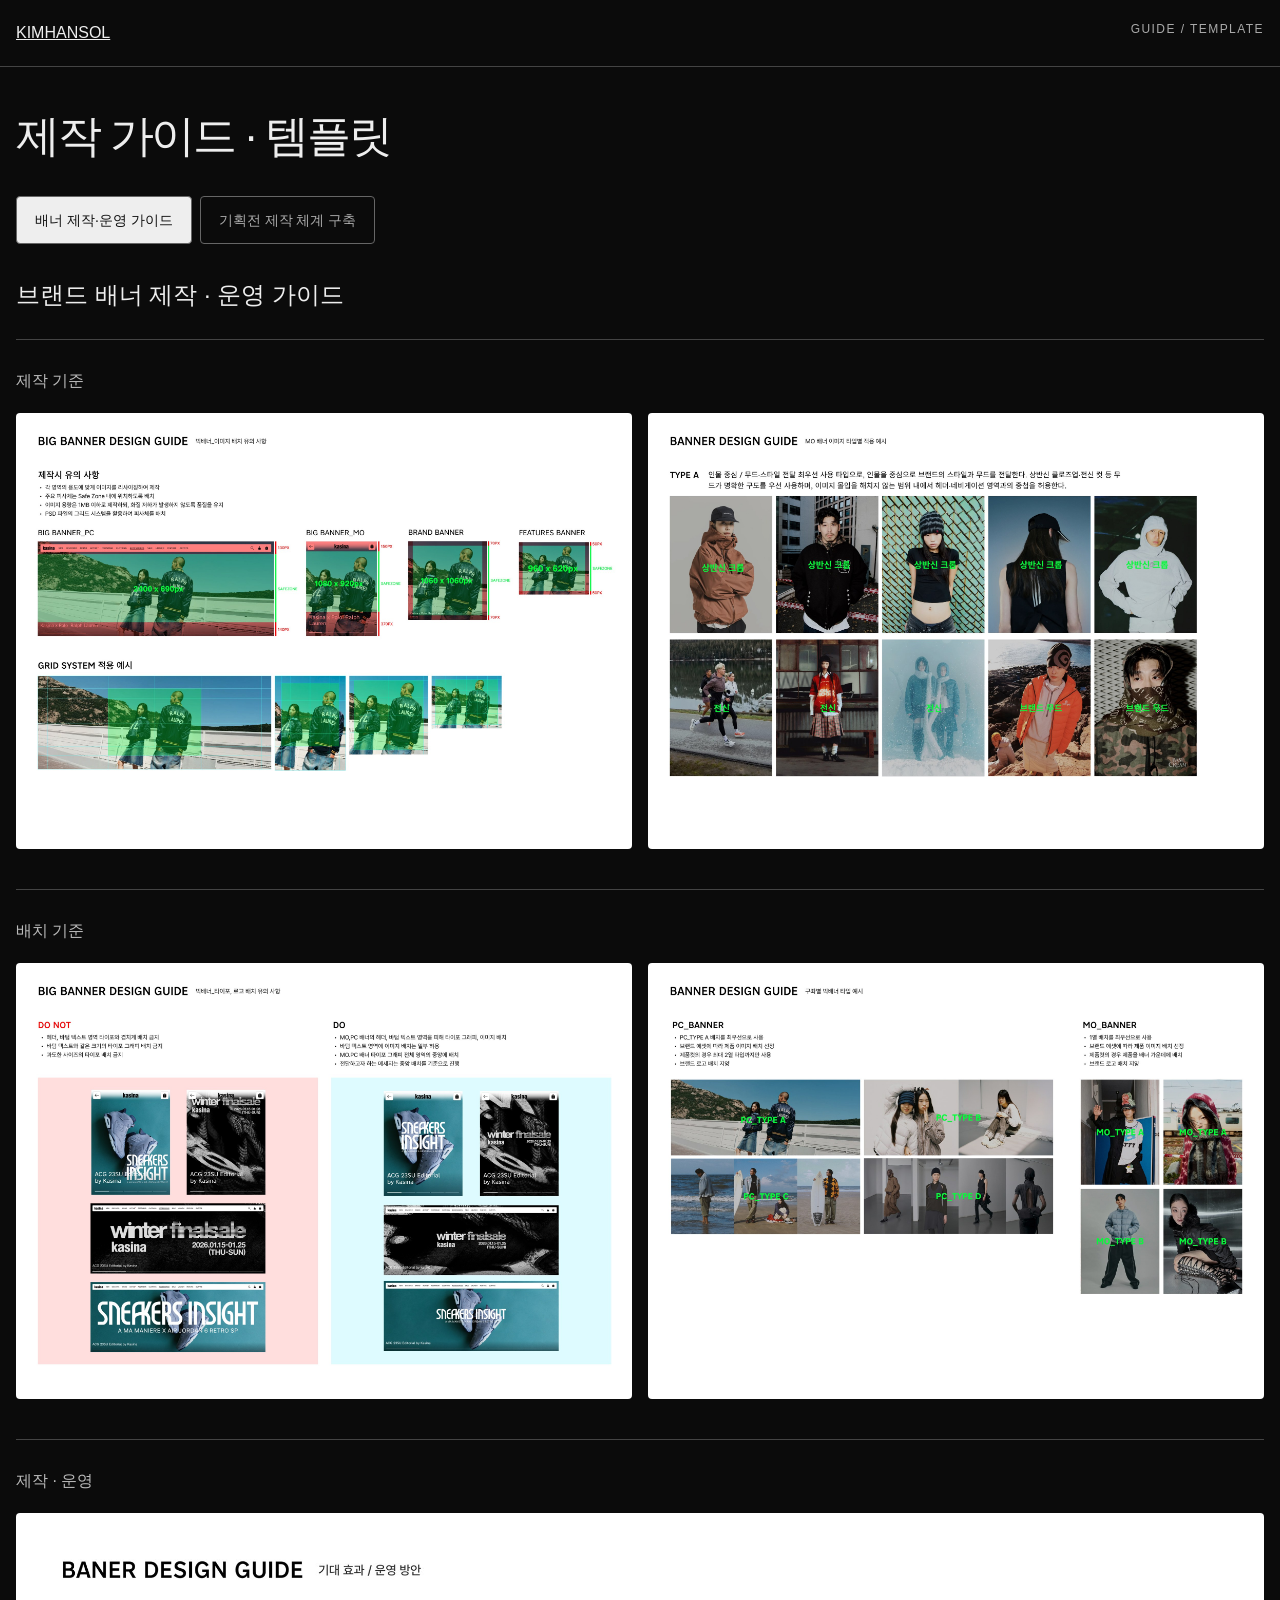
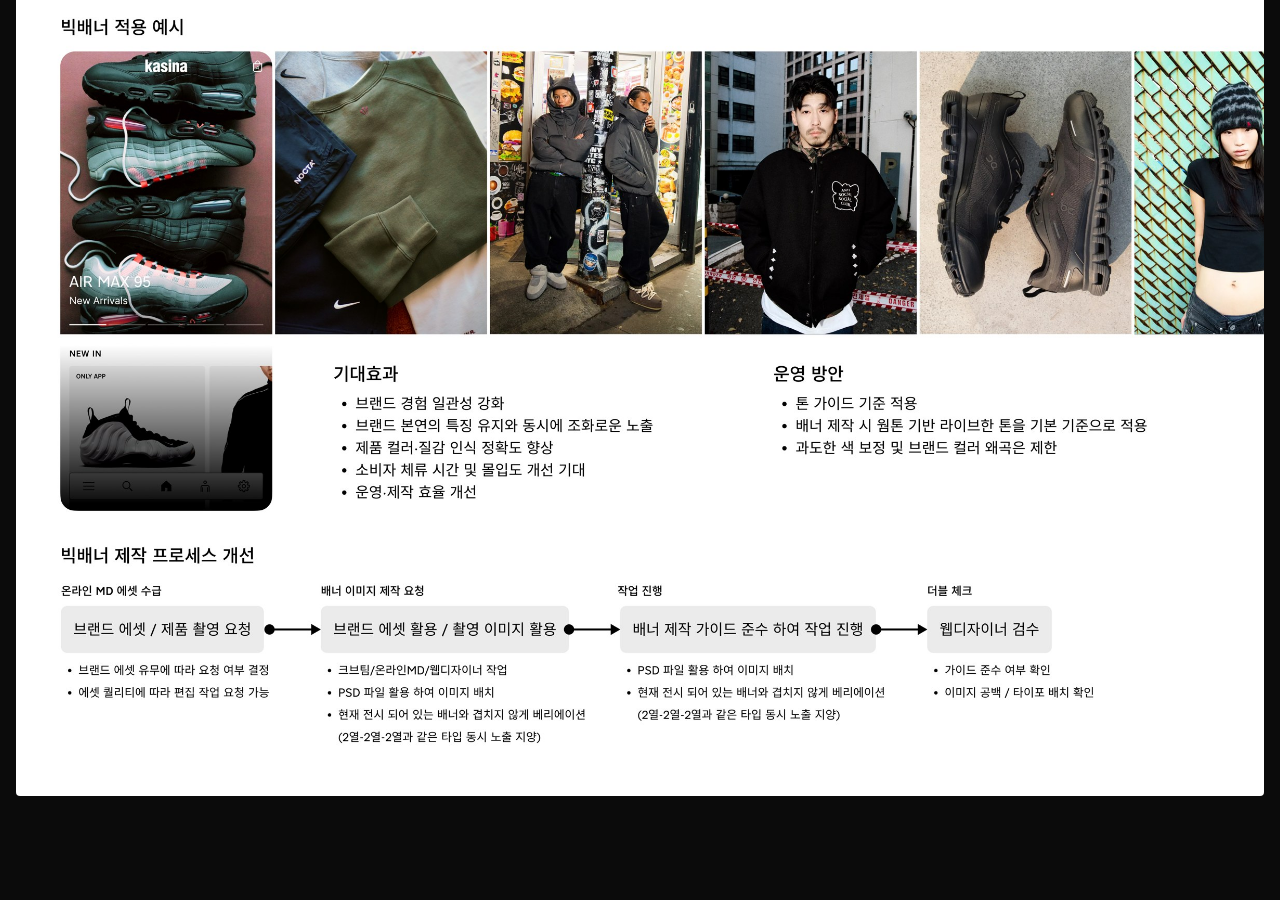
==== commit 4811ed98: "Apply 160 percent text leading across portfolio" ====
--- a/wireframes/workflow.html
+++ b/wireframes/workflow.html
@@ -23,6 +23,6 @@
 .guide-group{padding:28px 0 40px}.guide-group h3{margin:0 0 20px;font-size:16px;font-weight:400;color:#bbb}
 .guide-group .grid{align-items:start;gap:16px}.guide-group .evidence{border-radius:4px}.evidence-link{cursor:zoom-in}
 @media(max-width:700px){main{padding-top:28px}.intro{margin-bottom:24px}.guide-heading h2{font-size:21px}.guide-group{padding:24px 0 28px}nav{flex-direction:row;flex-wrap:wrap}nav button{font-size:12px;padding:10px 12px}}
-</style><header><a href="../index.html#workflow-banner-guide">KIMHANSOL</a><span class="label">GUIDE / TEMPLATE</span></header><main><div class="intro"><h1>제작 가이드 · 템플릿</h1></div><nav id="case" aria-label="사례 선택"><button aria-selected="true" onclick="selectCase(0)">배너 제작·운영 가이드</button><button aria-selected="false" onclick="selectCase(1)">기획전 제작 체계 구축</button></nav>
+body :is(h1,h2,h3,h4,p,li,button,a,small){line-height:1.6}</style><header><a href="../index.html#workflow-banner-guide">KIMHANSOL</a><span class="label">GUIDE / TEMPLATE</span></header><main><div class="intro"><h1>제작 가이드 · 템플릿</h1></div><nav id="case" aria-label="사례 선택"><button aria-selected="true" onclick="selectCase(0)">배너 제작·운영 가이드</button><button aria-selected="false" onclick="selectCase(1)">기획전 제작 체계 구축</button></nav>
 <article id="guide"><section class="guide-heading"><h2>브랜드 배너 제작 · 운영 가이드</h2></section><section class="guide-group"><h3>제작 기준</h3><div class="grid"><a class="evidence-link" href="../images/workflow/guide-00.jpg" target="_blank" rel="noopener"><img class="evidence" src="../images/workflow/guide-00.jpg" alt="배너 규격과 안전 영역" loading="lazy"></a><a class="evidence-link" href="../images/workflow/guide-06.jpg" target="_blank" rel="noopener"><img class="evidence" src="../images/workflow/guide-06.jpg" alt="모바일 이미지 유형별 제작 기준" loading="lazy"></a></div></section><section class="guide-group"><h3>배치 기준</h3><div class="grid"><a class="evidence-link" href="../images/workflow/guide-01.jpg" target="_blank" rel="noopener"><img class="evidence" src="../images/workflow/guide-01.jpg" alt="배너 배치 DO / DO NOT" loading="lazy"></a><a class="evidence-link" href="../images/workflow/guide-05.jpg" target="_blank" rel="noopener"><img class="evidence" src="../images/workflow/guide-05.jpg" alt="PC와 모바일 배너 유형" loading="lazy"></a></div></section><section class="guide-group"><h3>제작 · 운영</h3><div class="guide-original"><a class="evidence-link" href="../images/workflow/guide-12.jpg" target="_blank" rel="noopener"><img class="evidence" src="../images/workflow/guide-12.jpg" alt="배너 적용 예시와 제작·검수 운영 가이드" loading="lazy"></a></div></section></article>
 <article id="system" class="hidden"><section><span class="label">PROJECT OVERVIEW</span><h2>기획전 제작 체계 구축</h2><p>담당 범위 · 디자인·코드 템플릿 제작 / 요청 데이터 시트 제작 / 업무 자동화</p><p class="note">발매·프로모션 기획전을 유형별로 템플릿화하고, 요청 정보를 전달하는 데이터 시트를 제작했습니다. 운영 시트의 공통 입력 항목과 유형별 추가 항목을 기준으로 제작 구조를 정리했습니다. Slack 자동화의 세부 연동 방식은 추가 확인이 필요합니다.</p></section><section><span class="label">01 / 유형 선택 기준</span><h2>기획 목적과 에셋에 맞춰<br>템플릿을 선택합니다.</h2><p>발매는 기본 / 프로모션 / 프로모션+증정 / 발매+드로우로 구분하고, 프로모션 기획전은 별도 혜택 영역의 유무로 구분합니다. 아래 유형을 누르면 선택 조건과 페이지 구조를 확인할 수 있습니다. 이 와이어프레임에서는 제품 카드 4개를 한 줄로 표시합니다.</p><div class="type-layout"><div><h3>발매 기획전</h3><div id="launch-types" class="type-buttons"></div><h3>프로모션 기획전</h3><div id="promo-types" class="type-buttons"></div></div><div class="type-detail"><span id="type-code" class="label"></span><h2 id="type-title"></h2><p id="type-condition"></p><div id="type-mock" class="page-mock"></div><div class="grid"><div><h3>요청 시 필요한 정보</h3><p id="type-input"></p></div><div><h3>운영·검수 포인트</h3><p id="type-check"></p></div></div></div></div><p class="caption">분류 기준: 사용자 확인 및 기획전 운영 시트. 1080px 전체 폭과 제품 4개는 시안 표시 기준입니다. 이미지·영상은 각 유형의 콘텐츠 구성에 맞춰 적용합니다.</p></section><section><span class="label">02 / 하나의 실제 사례</span><h2>요청 정보가 페이지가 되기까지</h2><div class="flow" style="grid-template-columns:repeat(3,1fr)"><div class="placeholder">요청 시트 공통 항목<small>타이틀 / 본문 / 이미지 URL<br>일정·발매 정보 / 혜택 / 기타 요청</small></div><div class="placeholder">유형별 템플릿 선택<small>기본 → 공통 구성<br>프로모션 → 혜택 추가<br>프로모션+증정 → 증정 안내 추가</small></div><div class="placeholder">완성 페이지<small>동일 프로젝트 결과물</small></div></div><p>시트에서 확인한 요청 기준: 오픈일 D-3까지 요청, 기존과 다른 디자인은 별도 협의. 위 도식은 요청 항목과 페이지 영역의 대응을 재구성한 예시입니다.</p></section><section><span class="label">03 / 업무 흐름</span><h2>요청부터 완료까지 연결</h2><div class="flow"><div>Slack 업무 요청</div><div>시트 자동 기록</div><div>작업 진행</div><div>Slack 완료 처리</div></div><p>사용자가 설명한 흐름을 바탕으로 한 구성입니다. 실제 자동화 화면과 완료 처리 방식을 확인해 주석을 보완합니다.</p><div class="placeholder">실제 요청·시트·완료 화면 증빙<small>핵심 부분만 확대 / 개인정보 제외</small></div></section><section><span class="label">04 / 변화와 확인</span><h2>무엇을 표준화했는가</h2><div class="grid"><div class="card">제작 체계<p>유형별 디자인·코드 템플릿과 요청 정보 전달 양식을 구축했습니다.</p></div><div class="card">효과 검증 자료 자리<p>도입 전후 요청 누락 · 반복 확인 · 제작 시간 기록이 있을 때 비교합니다. 확인 전에는 수치를 쓰지 않습니다.</p></div></div></section></article></main><script>function selectCase(n){document.querySelectorAll('article').forEach((a,i)=>a.classList.toggle('hidden',i!==n));document.querySelectorAll('nav button').forEach((b,i)=>b.setAttribute('aria-selected',i===n?'true':'false'))}const typeData=[["launch", "기본", "별도 혜택·증정 안내 없이 발매 정보를 전달할 때", "타이틀/부제 · 메인 이미지/영상 · 본문 · 발매 장소/일시 · 에디토리얼 이미지", "타이틀 30자 이하 · 본문 250자 이하 · 이미지 최대 10개(추가 협의) · 세로 이미지 짝수 배열", "cols"], ["launch", "프로모션", "기본 발매 구성에 LAUNCH BENEFIT 안내가 추가될 때", "기본 발매 항목 + 혜택 내용 · 쿠폰 스킴 · 기타 요청사항", "혜택 유무 확인 · 쿠폰 설정 담당과 조건 확인 · 없는 항목 제외", "launchpromo"], ["launch", "프로모션+증정", "발매 혜택에 증정품과 조건을 안내해야 할 때", "기본 항목 + 증정품명 · 이미지 · 장소/기간 · 조건 · 유의사항", "모달형 / 제품카드형 선택 · 쿠폰은 요청 시 추가 · 에셋 미수급 시 텍스트 대체 · 매장/소진/반품 조건 확인", "launchgift"], ["launch", "발매+드로우", "응모·당첨·구매 절차를 안내하는 발매", "기본 정보 + 제품/가격 · 응모 시작/종료 · 당첨 발표 · 구매 기간 · 드로우 ID", "앱전용 안내 · 응모 기간/상태 · 버튼 연결 · 매장별 버튼 구분", "launchdraw"], ["promo", "TYPE A · 쿠폰·증정 영역 없음", "별도의 쿠폰·증정 컴포넌트 없이 배너·설명·일정으로 안내할 때", "타이틀 · 본문 · 일정 · PC/MO 배너", "타이틀 30자 이하 · 본문 150자 이하 · 요청 원고 줄바꿈 반영", "promoa"], ["promo", "쿠폰(다운로드)+증정품", "다운로드 쿠폰과 구매 조건에 따른 증정품을 함께 안내할 때", "쿠폰 번호/할인율/만료 · 증정품명/이미지 · 증정 조건 · 유의사항", "다운로드 쿠폰 연결 · 증정 대상/조건 · 소진·반품 안내", "promogift"], ["promo", "쿠폰(다운로드)+베네핏", "다운로드 쿠폰과 별도의 조건부 혜택을 함께 안내할 때", "쿠폰 번호/할인율/만료 · 혜택명 · 지급 조건 · 적용 기간", "쿠폰 다운로드와 혜택 적용 방식 구분 · 조건 누락 확인", "promobenefit"], ["promo", "쿠폰(다운로드)+포인트(지급형)", "다운로드 쿠폰과 조건 충족 시 지급되는 포인트를 함께 안내할 때", "쿠폰 번호/할인율/만료 · 포인트 지급 내용 · 대상/시점 · 유효기간", "다운로드 동작은 쿠폰에만 표시 · 포인트 지급 조건/시점 확인", "promopoint"]];function typeView(i){const d=typeData[i];document.getElementById('type-code').textContent=d[0]==='launch'?'LAUNCH TEMPLATE':'PROMOTION TEMPLATE';document.getElementById('type-title').textContent=d[1];document.getElementById('type-condition').textContent=d[2];document.getElementById('type-input').textContent=d[3];document.getElementById('type-check').textContent=d[4];const box=t=>'<div class="mock-box">'+t+'</div>';const cols='<div class="mock-cols">'+box('IMAGE')+box('IMAGE')+'</div>';const hero='<div class="mock-box mock-hero '+(d[0]==='launch'?'launch-ratio':'promo-ratio')+'">'+(d[5]==='video'?'VIDEO · 비율별 표시':(d[0]==='launch'?'MAIN IMAGE · 960 × 720 / 4:3':'MAIN IMAGE · 2400 × 960 / 5:2'))+'</div>';const copy='<div class="mock-copy">TITLE / DESCRIPTION<br>STORE · DATE</div>';const coupon='<div class="wire-coupon"><div><strong>00% OFF COUPON</strong><span>쿠폰명 / 적용 조건</span><small>YYYY.MM.DD 까지</small></div><div class="coupon-download" aria-label="다운로드 아이콘"><svg width="22" height="22" viewBox="0 0 24 24" fill="none" stroke="currentColor" stroke-width="1.5"><path d="M12 3v12m-5-5 5 5 5-5M4 16v5h16v-5"/></svg></div></div>';const cta=t=>'<div class="mock-cta">'+t+'</div>';let m=hero+copy;if(d[5]==='cols')m+=cols+cols;else if(d[5]==='launchdraw')m=hero+box('ONLY APP')+copy+cols+box('DRAW / 응모 기간 / 발표 / 구매 기간')+cta('응모 버튼')+box('유의사항');else if(d[5]==='launchpromo')m+=box('LAUNCH BENEFIT · 혜택 안내')+coupon+cols;else if(d[5]==='launchgift')m+=box('LAUNCH BENEFIT · 증정 조건')+cta('GIFT EVENT · 증정 안내')+box('모달형 / 제품카드형')+cols;else if(d[5]==='promoa')m=hero+'<div class="mock-copy">TITLE / DESCRIPTION / DATE</div>';else if(['promogift','promobenefit','promopoint'].includes(d[5])){m=hero+'<div class="mock-copy">TITLE / DESCRIPTION / DATE</div><div class="mock-benefits"><div class="benefit-card"><div class="mock-copy">BENEFIT 01 · 다운로드 쿠폰</div>'+coupon+'</div><div class="benefit-card"><div class="mock-copy">BENEFIT 02 · '+(d[5]==='promogift'?'증정품':d[5]==='promopoint'?'지급형 포인트':'조건부 베네핏')+'</div>'+(d[5]==='promogift'?'<div class="gift-wire"><div class="gift-image">GIFT IMAGE</div><strong>증정품명</strong><span>구매 조건 / 증정 대상</span><small>소진 시 종료 · 유의사항</small></div>':d[5]==='promopoint'?'<div class="reward-wire"><strong>00% REWARD POINTS</strong><span>조건 충족 시 지급</span><small>지급 대상 · 지급 시점 · 유효기간</small><b>지급형 포인트 안내</b></div>':'<div class="reward-wire"><strong>BENEFIT</strong><span>혜택명 / 혜택 내용</span><small>적용 대상 · 조건 · 기간</small><b>조건부 혜택 안내</b></div>')+'</div></div>'+box('유의사항 +');}else if(d[5]==='promob')m=hero+'<div class="mock-copy">TITLE / DESCRIPTION / DATE</div>'+'<div class="mock-copy">BENEFIT 01 · 다운로드 쿠폰</div>'+coupon+box('BENEFIT 02 · 쿠폰 / 혜택 / 기프트')+box('유의사항');else if(d[5]==='draw')m+=cols+cta('응모 버튼')+box('기간 · 유의사항');else if(d[5]==='gift')m+=cols+cta('증정 안내 열기')+box('MODAL / SLIDE');else if(d[5]==='store')m+=box('STORE A · DATE / TIME')+box('STORE B · DATE / TIME');else if(d[5]==='coupon')m+=box('혜택 설명')+cta('쿠폰 다운로드')+box('유의사항 +');else if(d[5]==='brand')m+=cols+box('BRAND · LINK · DISCOUNT');else if(d[5]==='campaign')m+='<div class="mock-nav">BENEFITS / DEALS / BRANDS</div>'+box('혜택 · 쿠폰')+cols+box('할인율 · 브랜드 · 상품군');else m+=cols;m+='<div class="mock-copy">PRODUCTS · 제품 진열</div><div class="mock-products">'+Array.from({length:4},(_,j)=>'<div class="mock-product"><div>PRODUCT '+(j+1)+'</div><small>브랜드 · 제품명<br>가격</small></div>').join('')+'</div>';document.getElementById('type-mock').innerHTML=m;document.querySelectorAll('.type-buttons button').forEach((b,n)=>{b.classList.toggle('active',n===i);b.setAttribute('aria-pressed',n===i)});}typeData.forEach((d,i)=>{const b=document.createElement('button');b.textContent=d[1];b.onclick=()=>typeView(i);document.getElementById(d[0]+'-types').appendChild(b)});typeView(0);</script></html>
